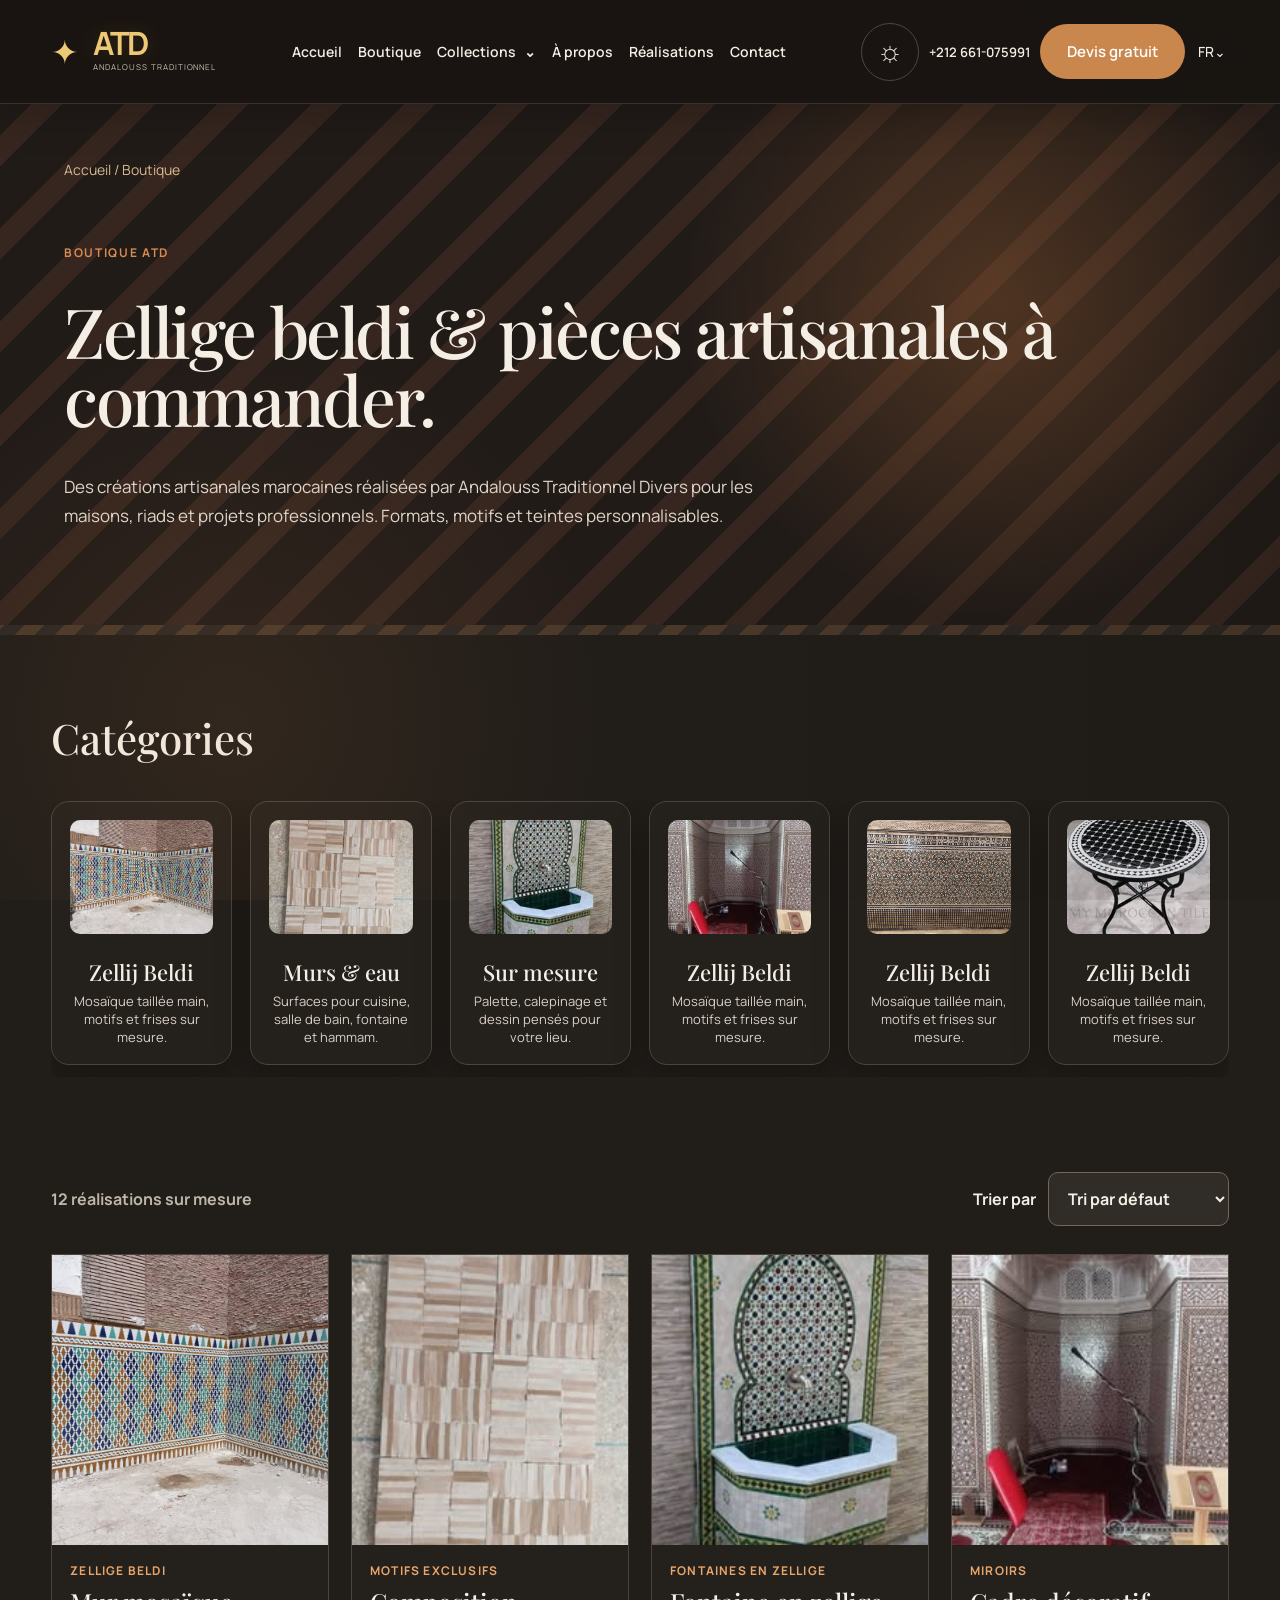
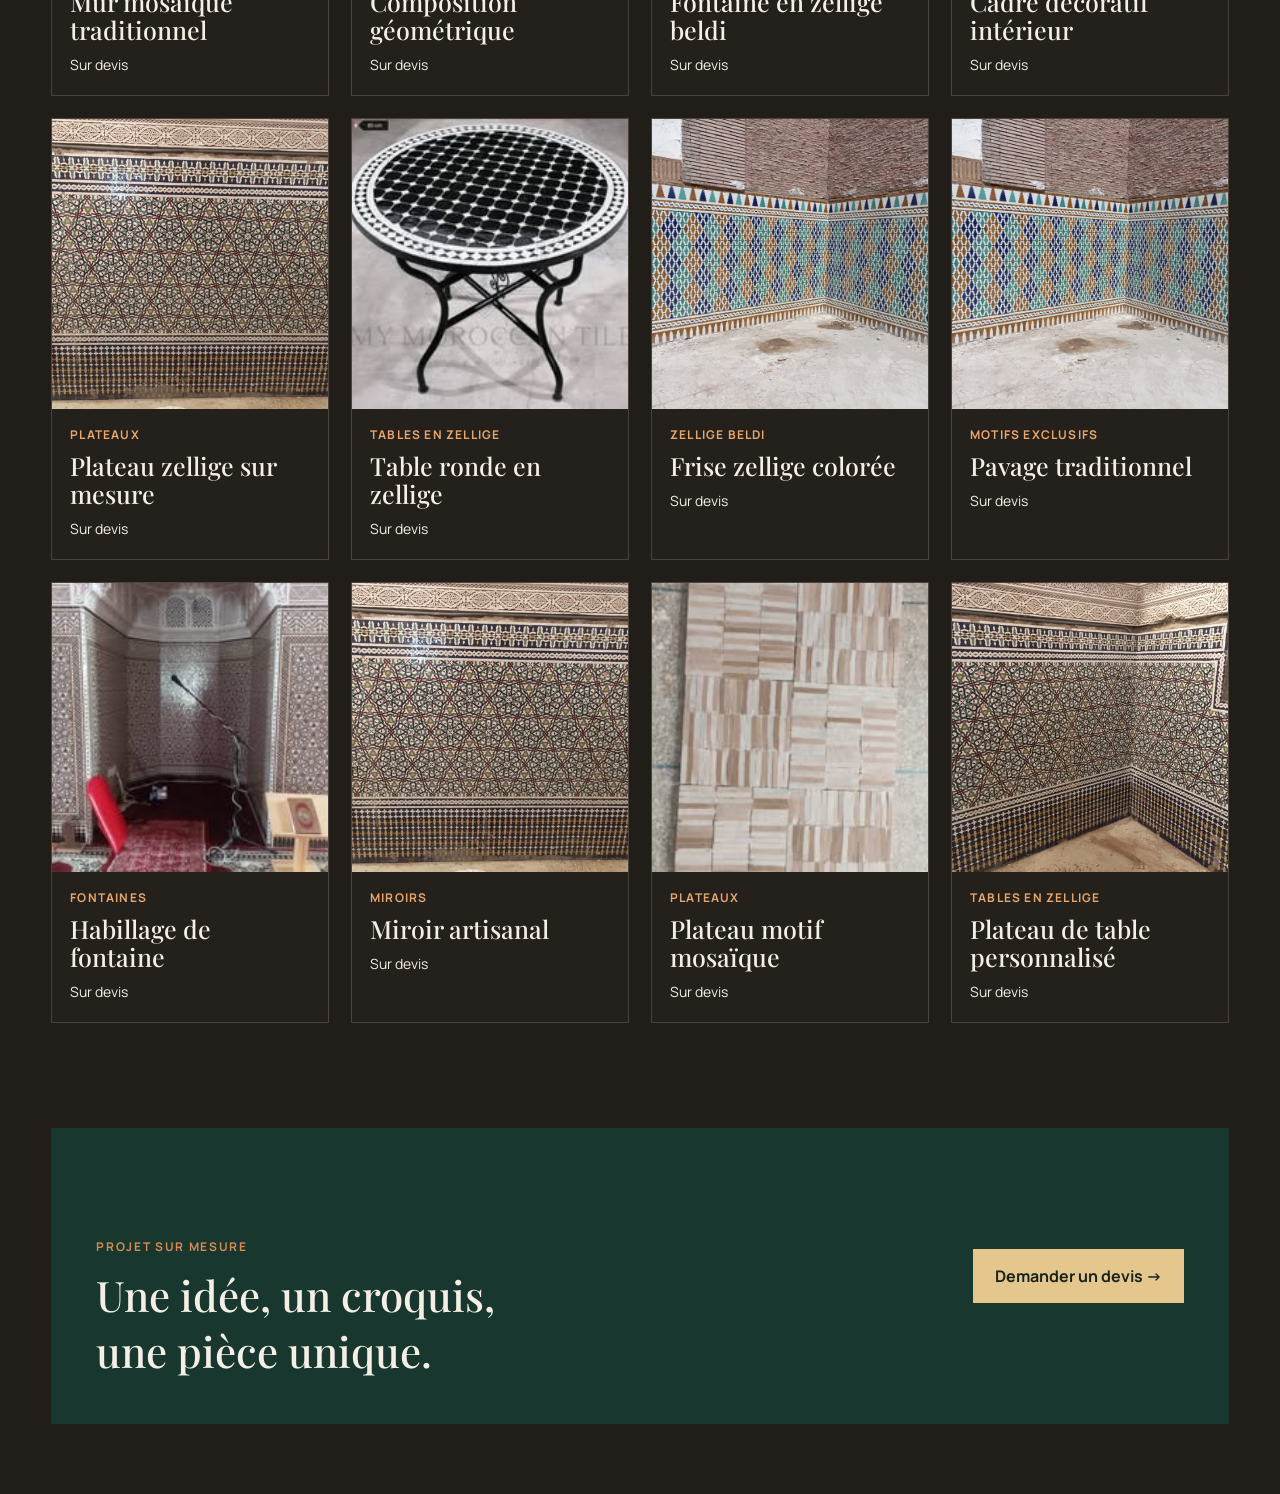
==== boutique.html @ 18e9042d "Fine tune Boutique mobile header spacing" ====
<!doctype html>
<html lang="fr"><head><meta charset="utf-8"><meta name="viewport" content="width=device-width,initial-scale=1">
<title>Boutique | Andalouss Traditionnel Divers</title><script defer src="/boutique-links.js"></script><script>document.write('<style>.top nav.atd-nav{display:flex}</style>');</script><script defer src="/collections-menu.js?v=3"></script><script defer src="/i18n.js?v=22"></script>
<style>
@import url('https://fonts.googleapis.com/css2?family=Manrope:wght@400;600;700&family=Playfair+Display:wght@500;600&display=swap');
/* Catalogue : navigation par catégories et sélection de réalisations sur mesure. */
.category-grid{display:grid;grid-template-columns:repeat(6,minmax(180px,1fr));gap:18px;overflow-x:auto;padding-bottom:12px}.category-grid .card{min-width:0;text-align:center}.category-grid .card h3{font-size:22px}.category-grid .card p{font-size:13px}.catalogue{padding:20px 4% 85px}.catalogue-top{display:flex;align-items:center;justify-content:space-between;gap:24px;margin:0 0 28px}.catalogue-top p{color:#bfb6aa;font-weight:700}.sort-wrap{display:flex;align-items:center;gap:12px;font-weight:700}.sort-wrap select{background:#302c27;color:#f4eee5;border:1px solid #776555;border-radius:10px;padding:14px 42px 14px 15px;font:inherit}.products{display:grid;grid-template-columns:repeat(4,1fr);gap:22px}.product{display:block;background:#24201c;border:1px solid #4c443c;overflow:hidden;transition:.25s}.product:hover{transform:translateY(-5px);border-color:#c9874d}.product img{width:100%;aspect-ratio:1/1.05;object-fit:cover;display:block}.product-copy{padding:17px 18px 20px}.tag{display:block;font-size:12px;letter-spacing:.1em;color:#e9a66c;font-weight:700;text-transform:uppercase;margin-bottom:9px}.product h3{font:500 25px/1.12 'Playfair Display',serif;margin:0 0 9px}.price{color:#bfb6aa;font-size:14px}.product[hidden]{display:none}@media(max-width:1100px){.category-grid{grid-template-columns:repeat(3,1fr)}.products{grid-template-columns:repeat(3,1fr)}}@media(max-width:850px){.category-grid{grid-template-columns:repeat(2,minmax(180px,1fr))}.products{grid-template-columns:repeat(2,1fr)}.catalogue-top{align-items:flex-start;flex-direction:column}}@media(max-width:520px){.category-grid,.products{grid-template-columns:1fr}.sort-wrap{width:100%;justify-content:space-between}.sort-wrap select{max-width:65%}}
@import url('https://fonts.googleapis.com/css2?family=Manrope:wght@400;600;700&family=Playfair+Display:wght@500;600&display=swap');
*{box-sizing:border-box}body{margin:0;background:#211d19;color:#f4eee5;font-family:Manrope,Arial}a{color:inherit;text-decoration:none}.top{min-height:120px;padding:0 4%;display:flex;align-items:center;gap:35px;border-bottom:1px solid #ffffff20}.brand{display:grid;grid-template-columns:45px auto;grid-template-rows:32px 16px;line-height:1}.brand span{grid-row:1/3;color:#edc875;font-size:34px}.brand b{font-size:31px;letter-spacing:-.08em;color:#edc875}.brand small{font-size:8px;letter-spacing:.13em;text-transform:uppercase;color:#ddd3c4}.top nav{display:flex;gap:28px;margin:auto;font-size:15px;font-weight:700}.top nav a:hover,.top nav .active{color:#edc875}.quote{background:#c9874d;border-radius:999px;padding:15px 22px;font-weight:700}.hero{padding:45px 4% 65px;background:linear-gradient(90deg,#1c1714ee,#1c1714bc),url('/zellij-hero.jpg') center/cover;border-bottom:10px solid transparent;border-image:repeating-linear-gradient(135deg,#4a3829 0 14px,#2c2723 14px 28px) 10}.crumb{font-size:14px;color:#d9c7a7}.kicker{font-size:12px;letter-spacing:.14em;color:#e9a66c;font-weight:700;margin-top:65px}.hero h1{font:500 clamp(48px,7vw,95px)/1 'Playfair Display',serif;max-width:1200px;margin:20px 0}.hero p:last-child{font-size:18px;line-height:1.55;max-width:800px;color:#ded4c7}.shop{padding:75px 4%}.shop h2{font:500 42px 'Playfair Display',serif;margin:0 0 35px}.grid{display:grid;grid-template-columns:repeat(3,1fr);gap:22px}.card{border:1px solid #4c443c;padding:18px;background:#24201c;transition:.25s}.card:hover{transform:translateY(-5px);border-color:#c9874d}.card img{width:100%;aspect-ratio:1.25;object-fit:cover;border-radius:10px}.card h3{font:500 27px 'Playfair Display',serif;margin:18px 0 5px}.card p{margin:0;color:#bfb6aa;font-size:14px}.bottom{margin:20px 4% 70px;padding:45px;background:#17372f;display:flex;justify-content:space-between;gap:30px;align-items:center}.bottom h2{font:500 42px 'Playfair Display',serif;margin:0}.bottom a{background:#e5c78d;color:#17231e;padding:16px 22px;font-weight:700;white-space:nowrap}@media(max-width:850px){.top{min-height:82px}.top nav{display:none}.top .tel{display:none}.grid{grid-template-columns:1fr 1fr}.bottom{display:block}.bottom a{display:inline-block;margin-top:22px}}@media(max-width:520px){.grid{grid-template-columns:1fr}.hero{padding-top:25px}.shop{padding-top:45px}}
</style></head><body class="boutique-page">
<header class="top"><a class="brand" href="/"><span>✦</span><b>ATD</b><small>Andalouss Traditionnel</small></a><nav><a href="/">Accueil</a><a class="active" href="/boutique.html">Boutique</a><a href="/#collections">Collections</a><a href="/#atelier">À propos</a><a href="/#projets">Réalisations</a><a href="/#devis">Contact</a></nav><button class="theme-toggle" aria-label="Changer le thème">☼</button><a class="tel" href="tel:+212661075991">+212 661-075991</a><a class="quote" href="/#devis">Devis gratuit</a></header>
<main><section class="hero"><div class="crumb">Accueil&nbsp; / &nbsp;Boutique</div><p class="kicker">BOUTIQUE ATD</p><h1>Zellige beldi &amp; pièces artisanales à commander.</h1><p>Des créations artisanales marocaines réalisées par Andalouss Traditionnel Divers pour les maisons, riads et projets professionnels. Formats, motifs et teintes personnalisables.</p></section>
<section class="shop"><h2>Catégories</h2><div class="category-grid">
<a class="card category" data-category="zellige" href="#produits"><img src="/images/zellige-mural.jpg" alt="Zellige beldi réalisé par Andalouss Traditionnel"><h3>Zellige Beldi</h3><p>2 réalisations</p></a>
<a class="card category" data-category="motifs" href="#produits"><img src="/images/mosaique-pierre.jpg" alt="Motif artisanal en mosaïque"><h3>Motifs exclusifs</h3><p>2 réalisations</p></a>
<a class="card category" data-category="fontaines" href="#produits"><img src="/images/se9aya-zellige.webp" alt="Fontaine en zellige beldi"><h3>Fontaines en zellige</h3><p>2 réalisations</p></a>
<a class="card category" data-category="miroirs" href="#produits"><img src="/images/interieur-mosaique.jpg" alt="Décor intérieur artisanal"><h3>Miroirs</h3><p>2 réalisations</p></a>
<a class="card category" data-category="plateaux" href="#produits"><img src="/zellij-detail-one.jpg" alt="Plateau décoratif en zellige"><h3>Plateaux</h3><p>2 réalisations</p></a>
<a class="card category" data-category="tables" href="#produits"><img src="/images/table-zellige.webp" alt="Table ronde en zellige"><h3>Tables en zellige</h3><p>2 réalisations</p></a>
</div></section>
<section id="produits" class="catalogue"><div class="catalogue-top"><p id="count">17 réalisations sur mesure</p><label class="sort-wrap">Trier par <select id="sort"><option value="default">Tri par défaut</option><option value="az">Nom : A à Z</option><option value="za">Nom : Z à A</option></select></label></div><div id="products" class="products">
<a class="product" data-category="zellige" data-name="Mur mosaïque traditionnel" href="/#devis"><img src="/images/zellige-mural.jpg" alt="Mur mosaïque traditionnel"><div class="product-copy"><span class="tag">Zellige beldi</span><h3>Mur mosaïque traditionnel</h3><span class="price">Sur devis</span></div></a>
<a class="product" data-category="motifs" data-name="Composition géométrique" href="/#devis"><img src="/images/mosaique-pierre.jpg" alt="Composition géométrique"><div class="product-copy"><span class="tag">Motifs exclusifs</span><h3>Composition géométrique</h3><span class="price">Sur devis</span></div></a>
<a class="product" data-category="fontaines" data-name="Fontaine en zellige beldi" href="/#devis"><img src="/images/se9aya-zellige.webp" alt="Fontaine en zellige beldi"><div class="product-copy"><span class="tag">Fontaines en zellige</span><h3>Fontaine en zellige beldi</h3><span class="price">Sur devis</span></div></a>
<a class="product" data-category="miroirs" data-name="Cadre décoratif intérieur" href="/#devis"><img src="/images/interieur-mosaique.jpg" alt="Cadre décoratif intérieur"><div class="product-copy"><span class="tag">Miroirs</span><h3>Cadre décoratif intérieur</h3><span class="price">Sur devis</span></div></a>
<a class="product" data-category="plateaux" data-name="Plateau zellige sur mesure" href="/#devis"><img src="/zellij-detail-one.jpg" alt="Plateau zellige sur mesure"><div class="product-copy"><span class="tag">Plateaux</span><h3>Plateau zellige sur mesure</h3><span class="price">Sur devis</span></div></a>
<a class="product" data-category="tables" data-name="Table ronde en zellige" href="/#devis"><img src="/images/table-zellige.webp" alt="Table ronde en zellige"><div class="product-copy"><span class="tag">Tables en zellige</span><h3>Table ronde en zellige</h3><span class="price">Sur devis</span></div></a>
<a class="product" data-category="zellige" data-name="Frise zellige colorée" href="/#devis"><img src="/zellij-hero.jpg" alt="Frise zellige colorée"><div class="product-copy"><span class="tag">Zellige beldi</span><h3>Frise zellige colorée</h3><span class="price">Sur devis</span></div></a>
<a class="product" data-category="motifs" data-name="Pavage traditionnel" href="/#devis"><img src="/images/zellige-mural.jpg" alt="Pavage traditionnel"><div class="product-copy"><span class="tag">Motifs exclusifs</span><h3>Pavage traditionnel</h3><span class="price">Sur devis</span></div></a>
<a class="product" data-category="fontaines" data-name="Habillage de fontaine" href="/#devis"><img src="/images/interieur-mosaique.jpg" alt="Habillage de fontaine"><div class="product-copy"><span class="tag">Fontaines</span><h3>Habillage de fontaine</h3><span class="price">Sur devis</span></div></a>
<a class="product" data-category="miroirs" data-name="Miroir artisanal" href="/#devis"><img src="/zellij-detail-one.jpg" alt="Miroir artisanal"><div class="product-copy"><span class="tag">Miroirs</span><h3>Miroir artisanal</h3><span class="price">Sur devis</span></div></a>
<a class="product" data-category="plateaux" data-name="Plateau motif mosaïque" href="/#devis"><img src="/images/mosaique-pierre.jpg" alt="Plateau motif mosaïque"><div class="product-copy"><span class="tag">Plateaux</span><h3>Plateau motif mosaïque</h3><span class="price">Sur devis</span></div></a>
<a class="product" data-category="tables" data-name="Plateau de table personnalisé" href="/#devis"><img src="/zellij-detail-two.jpg" alt="Plateau de table personnalisé"><div class="product-copy"><span class="tag">Tables en zellige</span><h3>Plateau de table personnalisé</h3><span class="price">Sur devis</span></div></a>
</div></section>
<script>document.querySelector('#count').textContent=document.querySelectorAll('.product').length+' réalisations sur mesure';</script>
<section class="bottom"><div><p class="kicker">PROJET SUR MESURE</p><h2>Une idée, un croquis,<br>une pièce unique.</h2></div><a href="/#devis">Demander un devis →</a></section></main><script>const products=[...document.querySelectorAll('.product')],count=document.querySelector('#count'),sort=document.querySelector('#sort');function display(category='all'){products.forEach(p=>p.hidden=category!=='all'&&p.dataset.category!==category);const n=products.filter(p=>!p.hidden).length;count.textContent=(category==='all'?n+' réalisations sur mesure':n+' réalisations dans cette catégorie');document.querySelector('#produits').scrollIntoView({behavior:'smooth',block:'start'})}document.querySelectorAll('.category').forEach(c=>c.addEventListener('click',()=>display(c.dataset.category)));sort.addEventListener('change',()=>{const list=document.querySelector('#products');const visible=products.filter(p=>!p.hidden).sort((a,b)=>sort.value==='za'?b.dataset.name.localeCompare(a.dataset.name):a.dataset.name.localeCompare(b.dataset.name));if(sort.value==='default')products.forEach(p=>list.append(p));else visible.forEach(p=>list.append(p))});</script></body></html>
<script>var shopNav=document.querySelector('.top nav');if(shopNav){shopNav.classList.add('atd-nav');var shopMenu=document.createElement('script');shopMenu.src='/collections-menu.js?v=3';document.body.appendChild(shopMenu)}</script>
<script>var shopHeader=document.querySelector('header.top');if(shopHeader){shopHeader.outerHTML='<header class="atd-header"><a class="atd-logo" href="/"><span>✦</span><strong>ATD</strong><small>Andalouss Traditionnel</small></a><nav class="atd-nav"><a href="/">Accueil</a><a href="/boutique">Boutique</a><a href="/#collections">Collections</a><a href="/#atelier">À propos</a><a href="/#projets">Réalisations</a><a href="/#devis">Contact</a></nav><div class="atd-tools"><button aria-label="Changer le thème">☼</button><a href="tel:+212661075991">+212 661-075991</a><a class="atd-quote" href="/#devis">Devis gratuit</a></div></header>';document.head.insertAdjacentHTML('beforeend','<style>.atd-header{position:relative;min-height:104px;padding:0 4%;display:flex;align-items:center;gap:28px;background:#211d19;color:#f4eee5;border-bottom:1px solid #ffffff20;z-index:20}.atd-logo{display:grid;grid-template-columns:42px auto;grid-template-rows:30px 18px;align-items:center;line-height:1}.atd-logo span{grid-row:1/3;color:#edc875;font-size:33px}.atd-logo strong{color:#edc875;font:700 32px Manrope,Arial}.atd-logo small{font:8px Manrope,Arial;text-transform:uppercase;letter-spacing:.12em;color:#c9c1b7}.atd-nav{display:flex;align-items:center;gap:25px;margin:auto;font:600 15px Manrope,Arial;white-space:nowrap}.atd-nav a:hover{color:#edc875}.atd-tools{display:flex;align-items:center;gap:17px;white-space:nowrap;font:600 15px Manrope,Arial}.atd-tools button{width:58px;height:58px;border:1px solid #4b4640;border-radius:50%;background:transparent;color:inherit;font-size:29px;cursor:pointer}.atd-quote{background:#c9874d;color:#fff;border-radius:999px;padding:17px 27px}.atd-collections-menu{position:relative}.atd-collections-panel{top:34px!important;left:-26px!important}@media(max-width:1200px){.atd-header{gap:16px}.atd-nav{gap:16px;font-size:13px}.atd-tools{gap:10px;font-size:13px}}@media(max-width:800px){.atd-header{min-height:82px;padding:0 5%}.atd-logo small,.atd-nav{display:none}.atd-tools button{width:42px;height:42px;font-size:21px}.atd-quote{padding:12px 16px;font-size:13px}}</style>')}</script>
<script>document.head.insertAdjacentHTML('beforeend','<style>.hero{min-height:500px;padding:56px 5% 78px!important;display:flex;flex-direction:column;justify-content:center}.hero h1{font-size:clamp(42px,5.4vw,78px)!important;line-height:.98;max-width:1120px;margin:24px 0!important;letter-spacing:-.035em}.hero p:last-child{max-width:760px;font-size:17px!important;line-height:1.65}.kicker{color:#d98a52!important}.crumb{color:#d5b88f!important}.light .hero{background:radial-gradient(circle at 50% 45%,#fff9ef 0,#e8dac5 65%,#d8c6ad 100%)!important;color:#201a16!important}.light .hero h1{color:#201a16!important}.light .hero p:last-child{color:#5c4c3e!important}.light .crumb{color:#8c623d!important}.light .kicker{color:#b85b32!important}.light .hero:after{content:"";position:absolute;inset:160px 0 0;background:linear-gradient(135deg,transparent 0 48%,#ffffff30 48% 52%,transparent 52%);pointer-events:none}</style>');</script>
<script>document.head.insertAdjacentHTML('beforeend','<style>.card p,.product p{color:#d9d0c6!important}.light .card p,.light .product p{color:#51463d!important}.light .card h3,.light .product h3,.light .shop h2,.light .bottom h2{color:#201c19!important}.light .shop,.light .products{color:#201c19!important}.light .bottom{color:#f4eee5!important}.light .bottom p{color:#8a4e2f!important}</style>');</script>
<script>document.head.insertAdjacentHTML('beforeend','<style>.product h3,.product .price,.card h3{color:#f4eee5!important}.product .tag{color:#e9a66c!important}.light .product h3,.light .product .price,.light .card h3{color:#201c19!important}.light .product .tag{color:#a94f2d!important}</style>');</script>
<script>document.head.insertAdjacentHTML('beforeend','<style>.light .product,.light .card{background:#fffaf3!important;border-color:#d8cdbd!important}.light .product-copy{background:#fffaf3!important}.light .product .price,.light .card p{color:#51463d!important}.light .product:hover,.light .card:hover{border-color:#c9874d!important;box-shadow:0 14px 30px #9b704033}</style>');</script>
<script>document.head.insertAdjacentHTML('beforeend','<style>.rtl .atd-collections-panel{left:auto!important;right:-26px!important;direction:rtl;text-align:right}.rtl .atd-collections-panel a{padding-right:24px!important;padding-left:0!important}.rtl .atd-collections-panel .main-link{padding-right:0!important}</style>');</script>
<script>document.body.classList.add('boutique-page')</script>
<script>(function(){var A={'.crumb':[['Accueil / Boutique','Home / Shop','الرئيسية / المتجر']],'.hero .kicker':[['BOUTIQUE ATD','ATD SHOP','متجر أندلس']],'.hero h1':[['Zellige beldi & pièces artisanales à commander.','Beldi zellige & handcrafted pieces to order.','الزليج البلدي وقطع حرفية حسب الطلب.']],'.hero p:last-child':[['Des créations artisanales marocaines réalisées par Andalouss Traditionnel Divers pour les maisons, riads et projets professionnels. Formats, motifs et teintes personnalisables.','Moroccan handcrafted creations made by Andalouss Traditionnel Divers for homes, riads and professional projects. Custom formats, patterns and shades.','إبداعات حرفية مغربية تنجزها أندلس للمنازل والرياض والمشاريع المهنية. مقاسات ونقوش وألوان قابلة للتخصيص.']],'.shop h2':[['Catégories','Categories','الفئات']],'.product h3':[['Mur mosaïque traditionnel|Composition géométrique|Fontaine en zellige beldi|Cadre décoratif intérieur|Plateau zellige sur mesure|Table ronde en zellige|Frise zellige colorée|Pavage traditionnel|Habillage de fontaine|Miroir artisanal|Plateau motif mosaïque|Plateau de table personnalisé','Traditional mosaic wall|Geometric composition|Beldi zellige fountain|Decorative interior frame|Custom zellige tray|Round zellige table|Colorful zellige frieze|Traditional paving|Fountain cladding|Handcrafted mirror|Mosaic-pattern tray|Custom table top','جدار فسيفساء تقليدي|تكوين هندسي|سقاية من الزليج البلدي|إطار ديكوري داخلي|صينية زليج حسب الطلب|طاولة دائرية من الزليج|إفريز زليج ملون|تبليط تقليدي|تكسية سقاية|مرآة حرفية|صينية بنقش فسيفسائي|سطح طاولة مخصص']],'.product .tag':[['ZELLIGE BELDI|MOTIFS EXCLUSIFS|FONTAINES EN ZELLIGE|MIROIRS|PLATEAUX|TABLES EN ZELLIGE|ZELLIGE BELDI|MOTIFS EXCLUSIFS|FONTAINES|MIROIRS|PLATEAUX|TABLES EN ZELLIGE','BELDI ZELLIGE|EXCLUSIVE PATTERNS|ZELLIGE FOUNTAINS|MIRRORS|TRAYS|ZELLIGE TABLES|BELDI ZELLIGE|EXCLUSIVE PATTERNS|FOUNTAINS|MIRRORS|TRAYS|ZELLIGE TABLES','الزليج البلدي|نقوش حصرية|نوافير من الزليج|مرايا|صواني|طاولات من الزليج|الزليج البلدي|نقوش حصرية|نوافير|مرايا|صواني|طاولات من الزليج']],'.product .price':[['Sur devis','On request','حسب الطلب']],'.bottom .kicker':[['PROJET SUR MESURE','BESPOKE PROJECT','مشروع حسب الطلب']],'.bottom h2':[['Une idée, un croquis,<br>une pièce unique.','An idea, a sketch,<br>a unique piece.','فكرة، رسم أولي،<br>وقطعة فريدة.']],'.bottom>a':[['Demander un devis →','Request a quote →','اطلب عرض سعر ←']]};function f(){var l=document.documentElement.lang==='ar'?2:document.documentElement.lang==='en'?1:0;Object.keys(A).forEach(function(s){var v=A[s][0],e=document.querySelectorAll(s);e.forEach(function(x,i){var p=v[l].split('|');x.innerHTML=p[i]||p[0]})})}f();new MutationObserver(f).observe(document.documentElement,{attributes:true,attributeFilter:['lang']})})()</script>
<style id="mobile-layout">@media(max-width:700px){body{overflow-x:hidden}.atd-header{min-height:78px!important;padding:12px 16px!important;gap:10px!important}.atd-logo{grid-template-columns:30px auto!important;grid-template-rows:22px 13px!important}.atd-logo span{font-size:24px!important}.atd-logo strong{font-size:24px!important}.atd-logo small{font-size:6px!important}.atd-nav{display:none!important}.atd-tools{margin-left:auto;gap:8px!important;font-size:12px!important}.atd-tools a[href^="tel"]{display:none!important}.atd-tools button{width:40px!important;height:40px!important;font-size:20px!important}.atd-quote{padding:11px 14px!important;font-size:12px!important}.header-languages{margin-left:0}.hero{min-height:430px!important;padding:36px 20px 48px!important}.crumb{font-size:12px!important}.kicker{margin-top:40px!important;font-size:11px!important}.hero h1{font-size:clamp(42px,12vw,64px)!important;line-height:1.02!important;margin:16px 0!important}.hero p:last-child{font-size:15px!important;line-height:1.55!important}.shop{padding:48px 20px!important}.shop h2{font-size:36px!important;margin-bottom:22px!important}.category-grid,.grid{grid-template-columns:1fr!important;gap:14px!important;overflow:visible!important}.category-grid .card{padding:14px!important}.category-grid .card h3{font-size:22px!important}.catalogue{padding:18px 20px 55px!important}.catalogue-top{gap:14px!important;margin-bottom:22px!important}.catalogue-top p{margin:0;font-size:13px}.sort-wrap{width:100%;justify-content:space-between;font-size:13px}.sort-wrap select{max-width:58%;padding:11px 26px 11px 11px!important;font-size:13px}.products{grid-template-columns:1fr!important;gap:16px!important}.product-copy{padding:15px 16px 18px!important}.product h3{font-size:24px!important}.bottom{margin:10px 20px 46px!important;padding:30px 22px!important;display:block!important}.bottom h2{font-size:36px!important}.bottom>a{display:inline-block;margin-top:20px}.light .atd-header{background:#f4ecdf!important}}</style>
<script>(function(){var h=document.querySelector('.atd-header');if(!h)return;var n=h.querySelector('.atd-nav'),t=h.querySelector('.atd-tools');if(!n||!t)return;var b=document.createElement('button');b.className='mobile-menu-toggle';b.setAttribute('aria-expanded','false');b.textContent='☰';t.insertBefore(b,t.firstChild);b.addEventListener('click',function(){var open=n.classList.toggle('mobile-open');b.setAttribute('aria-expanded',open?'true':'false');b.textContent=open?'×':'☰'});document.head.insertAdjacentHTML('beforeend','<style>.mobile-menu-toggle{display:none;border:1px solid #ffffff55;background:transparent;color:inherit;border-radius:8px;width:38px;height:36px;font-size:22px;line-height:1;cursor:pointer}.atd-nav.mobile-open{display:flex!important;position:absolute;top:74px;left:14px;right:14px;flex-direction:column;gap:0!important;padding:8px 16px;background:#211d19f5;border:1px solid #ffffff22;border-radius:14px;box-shadow:0 18px 40px #0009;z-index:200}.atd-nav.mobile-open a{padding:13px 0;border-bottom:1px solid #ffffff1f}.atd-nav.mobile-open a:last-child{border-bottom:0}@media(max-width:700px){.atd-header{position:relative!important;display:flex!important;justify-content:flex-end!important;min-height:76px!important;padding:10px 16px!important}.atd-logo{position:absolute!important;left:43%!important;top:50%!important;transform:translate(-50%,-50%)!important;grid-template-columns:24px auto!important;grid-template-rows:20px 10px!important;z-index:2}.atd-logo span{font-size:20px!important}.atd-logo strong{font-size:22px!important}.atd-logo small{display:none!important}.atd-nav{display:none!important}.mobile-menu-toggle{display:block;position:absolute;left:16px;top:50%;transform:translateY(-50%);z-index:3}.atd-tools{margin-left:auto!important;gap:5px!important}.atd-tools a[href^="tel"]{display:none!important}.atd-tools button:first-child{width:40px!important;height:40px!important;font-size:20px!important}.atd-quote{padding:9px 9px!important;font-size:10px!important}.lang-current{font-size:12px!important;padding:1px!important}}</style>')})()</script>
<style id="mobile-boutique-cleanup">@media(max-width:700px){.atd-tools>button[aria-label="Changer le thème"]{display:none!important}.atd-quote{padding:8px 6px!important;font-size:9px!important}.atd-logo strong{font-size:20px!important}.atd-logo span{font-size:18px!important}}</style>
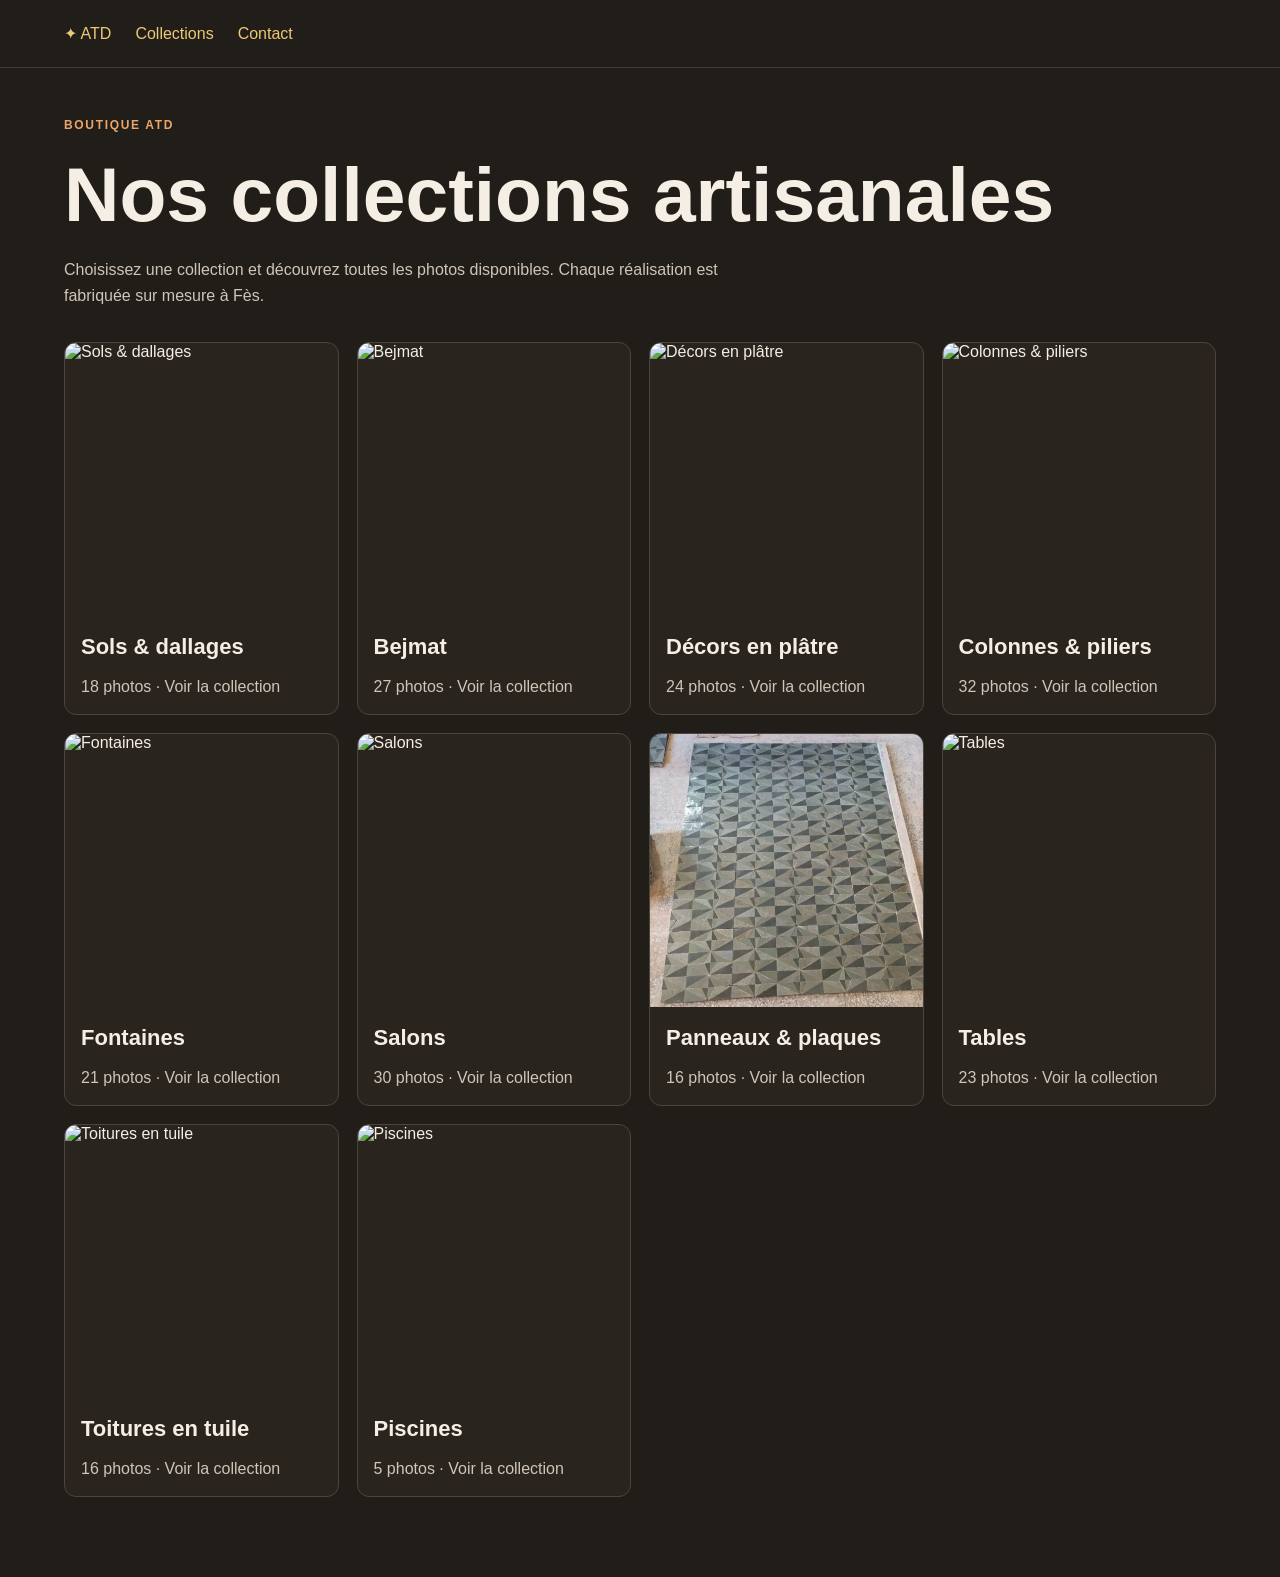
==== commit f126dcbc: "Update boutique.html" ====
--- a/boutique.html
+++ b/boutique.html
@@ -1,49 +1 @@
-<!doctype html>
-<html lang="fr"><head><meta charset="utf-8"><meta name="viewport" content="width=device-width,initial-scale=1">
-<title>Boutique | Andalouss Traditionnel Divers</title><script defer src="/boutique-links.js"></script><script>document.write('<style>.top nav.atd-nav{display:flex}</style>');</script><script defer src="/collections-menu.js?v=3"></script><script defer src="/i18n.js?v=22"></script>
-<style>
-@import url('https://fonts.googleapis.com/css2?family=Manrope:wght@400;600;700&family=Playfair+Display:wght@500;600&display=swap');
-/* Catalogue : navigation par catégories et sélection de réalisations sur mesure. */
-.category-grid{display:grid;grid-template-columns:repeat(6,minmax(180px,1fr));gap:18px;overflow-x:auto;padding-bottom:12px}.category-grid .card{min-width:0;text-align:center}.category-grid .card h3{font-size:22px}.category-grid .card p{font-size:13px}.catalogue{padding:20px 4% 85px}.catalogue-top{display:flex;align-items:center;justify-content:space-between;gap:24px;margin:0 0 28px}.catalogue-top p{color:#bfb6aa;font-weight:700}.sort-wrap{display:flex;align-items:center;gap:12px;font-weight:700}.sort-wrap select{background:#302c27;color:#f4eee5;border:1px solid #776555;border-radius:10px;padding:14px 42px 14px 15px;font:inherit}.products{display:grid;grid-template-columns:repeat(4,1fr);gap:22px}.product{display:block;background:#24201c;border:1px solid #4c443c;overflow:hidden;transition:.25s}.product:hover{transform:translateY(-5px);border-color:#c9874d}.product img{width:100%;aspect-ratio:1/1.05;object-fit:cover;display:block}.product-copy{padding:17px 18px 20px}.tag{display:block;font-size:12px;letter-spacing:.1em;color:#e9a66c;font-weight:700;text-transform:uppercase;margin-bottom:9px}.product h3{font:500 25px/1.12 'Playfair Display',serif;margin:0 0 9px}.price{color:#bfb6aa;font-size:14px}.product[hidden]{display:none}@media(max-width:1100px){.category-grid{grid-template-columns:repeat(3,1fr)}.products{grid-template-columns:repeat(3,1fr)}}@media(max-width:850px){.category-grid{grid-template-columns:repeat(2,minmax(180px,1fr))}.products{grid-template-columns:repeat(2,1fr)}.catalogue-top{align-items:flex-start;flex-direction:column}}@media(max-width:520px){.category-grid,.products{grid-template-columns:1fr}.sort-wrap{width:100%;justify-content:space-between}.sort-wrap select{max-width:65%}}
-@import url('https://fonts.googleapis.com/css2?family=Manrope:wght@400;600;700&family=Playfair+Display:wght@500;600&display=swap');
-*{box-sizing:border-box}body{margin:0;background:#211d19;color:#f4eee5;font-family:Manrope,Arial}a{color:inherit;text-decoration:none}.top{min-height:120px;padding:0 4%;display:flex;align-items:center;gap:35px;border-bottom:1px solid #ffffff20}.brand{display:grid;grid-template-columns:45px auto;grid-template-rows:32px 16px;line-height:1}.brand span{grid-row:1/3;color:#edc875;font-size:34px}.brand b{font-size:31px;letter-spacing:-.08em;color:#edc875}.brand small{font-size:8px;letter-spacing:.13em;text-transform:uppercase;color:#ddd3c4}.top nav{display:flex;gap:28px;margin:auto;font-size:15px;font-weight:700}.top nav a:hover,.top nav .active{color:#edc875}.quote{background:#c9874d;border-radius:999px;padding:15px 22px;font-weight:700}.hero{padding:45px 4% 65px;background:linear-gradient(90deg,#1c1714ee,#1c1714bc),url('/zellij-hero.jpg') center/cover;border-bottom:10px solid transparent;border-image:repeating-linear-gradient(135deg,#4a3829 0 14px,#2c2723 14px 28px) 10}.crumb{font-size:14px;color:#d9c7a7}.kicker{font-size:12px;letter-spacing:.14em;color:#e9a66c;font-weight:700;margin-top:65px}.hero h1{font:500 clamp(48px,7vw,95px)/1 'Playfair Display',serif;max-width:1200px;margin:20px 0}.hero p:last-child{font-size:18px;line-height:1.55;max-width:800px;color:#ded4c7}.shop{padding:75px 4%}.shop h2{font:500 42px 'Playfair Display',serif;margin:0 0 35px}.grid{display:grid;grid-template-columns:repeat(3,1fr);gap:22px}.card{border:1px solid #4c443c;padding:18px;background:#24201c;transition:.25s}.card:hover{transform:translateY(-5px);border-color:#c9874d}.card img{width:100%;aspect-ratio:1.25;object-fit:cover;border-radius:10px}.card h3{font:500 27px 'Playfair Display',serif;margin:18px 0 5px}.card p{margin:0;color:#bfb6aa;font-size:14px}.bottom{margin:20px 4% 70px;padding:45px;background:#17372f;display:flex;justify-content:space-between;gap:30px;align-items:center}.bottom h2{font:500 42px 'Playfair Display',serif;margin:0}.bottom a{background:#e5c78d;color:#17231e;padding:16px 22px;font-weight:700;white-space:nowrap}@media(max-width:850px){.top{min-height:82px}.top nav{display:none}.top .tel{display:none}.grid{grid-template-columns:1fr 1fr}.bottom{display:block}.bottom a{display:inline-block;margin-top:22px}}@media(max-width:520px){.grid{grid-template-columns:1fr}.hero{padding-top:25px}.shop{padding-top:45px}}
-</style></head><body class="boutique-page">
-<header class="top"><a class="brand" href="/"><span>✦</span><b>ATD</b><small>Andalouss Traditionnel</small></a><nav><a href="/">Accueil</a><a class="active" href="/boutique.html">Boutique</a><a href="/#collections">Collections</a><a href="/#atelier">À propos</a><a href="/#projets">Réalisations</a><a href="/#devis">Contact</a></nav><button class="theme-toggle" aria-label="Changer le thème">☼</button><a class="tel" href="tel:+212661075991">+212 661-075991</a><a class="quote" href="/#devis">Devis gratuit</a></header>
-<main><section class="hero"><div class="crumb">Accueil&nbsp; / &nbsp;Boutique</div><p class="kicker">BOUTIQUE ATD</p><h1>Zellige beldi &amp; pièces artisanales à commander.</h1><p>Des créations artisanales marocaines réalisées par Andalouss Traditionnel Divers pour les maisons, riads et projets professionnels. Formats, motifs et teintes personnalisables.</p></section>
-<section class="shop"><h2>Catégories</h2><div class="category-grid">
-<a class="card category" data-category="zellige" href="#produits"><img src="/images/zellige-mural.jpg" alt="Zellige beldi réalisé par Andalouss Traditionnel"><h3>Zellige Beldi</h3><p>2 réalisations</p></a>
-<a class="card category" data-category="motifs" href="#produits"><img src="/images/mosaique-pierre.jpg" alt="Motif artisanal en mosaïque"><h3>Motifs exclusifs</h3><p>2 réalisations</p></a>
-<a class="card category" data-category="fontaines" href="#produits"><img src="/images/se9aya-zellige.webp" alt="Fontaine en zellige beldi"><h3>Fontaines en zellige</h3><p>2 réalisations</p></a>
-<a class="card category" data-category="miroirs" href="#produits"><img src="/images/interieur-mosaique.jpg" alt="Décor intérieur artisanal"><h3>Miroirs</h3><p>2 réalisations</p></a>
-<a class="card category" data-category="plateaux" href="#produits"><img src="/zellij-detail-one.jpg" alt="Plateau décoratif en zellige"><h3>Plateaux</h3><p>2 réalisations</p></a>
-<a class="card category" data-category="tables" href="#produits"><img src="/images/table-zellige.webp" alt="Table ronde en zellige"><h3>Tables en zellige</h3><p>2 réalisations</p></a>
-</div></section>
-<section id="produits" class="catalogue"><div class="catalogue-top"><p id="count">17 réalisations sur mesure</p><label class="sort-wrap">Trier par <select id="sort"><option value="default">Tri par défaut</option><option value="az">Nom : A à Z</option><option value="za">Nom : Z à A</option></select></label></div><div id="products" class="products">
-<a class="product" data-category="zellige" data-name="Mur mosaïque traditionnel" href="/#devis"><img src="/images/zellige-mural.jpg" alt="Mur mosaïque traditionnel"><div class="product-copy"><span class="tag">Zellige beldi</span><h3>Mur mosaïque traditionnel</h3><span class="price">Sur devis</span></div></a>
-<a class="product" data-category="motifs" data-name="Composition géométrique" href="/#devis"><img src="/images/mosaique-pierre.jpg" alt="Composition géométrique"><div class="product-copy"><span class="tag">Motifs exclusifs</span><h3>Composition géométrique</h3><span class="price">Sur devis</span></div></a>
-<a class="product" data-category="fontaines" data-name="Fontaine en zellige beldi" href="/#devis"><img src="/images/se9aya-zellige.webp" alt="Fontaine en zellige beldi"><div class="product-copy"><span class="tag">Fontaines en zellige</span><h3>Fontaine en zellige beldi</h3><span class="price">Sur devis</span></div></a>
-<a class="product" data-category="miroirs" data-name="Cadre décoratif intérieur" href="/#devis"><img src="/images/interieur-mosaique.jpg" alt="Cadre décoratif intérieur"><div class="product-copy"><span class="tag">Miroirs</span><h3>Cadre décoratif intérieur</h3><span class="price">Sur devis</span></div></a>
-<a class="product" data-category="plateaux" data-name="Plateau zellige sur mesure" href="/#devis"><img src="/zellij-detail-one.jpg" alt="Plateau zellige sur mesure"><div class="product-copy"><span class="tag">Plateaux</span><h3>Plateau zellige sur mesure</h3><span class="price">Sur devis</span></div></a>
-<a class="product" data-category="tables" data-name="Table ronde en zellige" href="/#devis"><img src="/images/table-zellige.webp" alt="Table ronde en zellige"><div class="product-copy"><span class="tag">Tables en zellige</span><h3>Table ronde en zellige</h3><span class="price">Sur devis</span></div></a>
-<a class="product" data-category="zellige" data-name="Frise zellige colorée" href="/#devis"><img src="/zellij-hero.jpg" alt="Frise zellige colorée"><div class="product-copy"><span class="tag">Zellige beldi</span><h3>Frise zellige colorée</h3><span class="price">Sur devis</span></div></a>
-<a class="product" data-category="motifs" data-name="Pavage traditionnel" href="/#devis"><img src="/images/zellige-mural.jpg" alt="Pavage traditionnel"><div class="product-copy"><span class="tag">Motifs exclusifs</span><h3>Pavage traditionnel</h3><span class="price">Sur devis</span></div></a>
-<a class="product" data-category="fontaines" data-name="Habillage de fontaine" href="/#devis"><img src="/images/interieur-mosaique.jpg" alt="Habillage de fontaine"><div class="product-copy"><span class="tag">Fontaines</span><h3>Habillage de fontaine</h3><span class="price">Sur devis</span></div></a>
-<a class="product" data-category="miroirs" data-name="Miroir artisanal" href="/#devis"><img src="/zellij-detail-one.jpg" alt="Miroir artisanal"><div class="product-copy"><span class="tag">Miroirs</span><h3>Miroir artisanal</h3><span class="price">Sur devis</span></div></a>
-<a class="product" data-category="plateaux" data-name="Plateau motif mosaïque" href="/#devis"><img src="/images/mosaique-pierre.jpg" alt="Plateau motif mosaïque"><div class="product-copy"><span class="tag">Plateaux</span><h3>Plateau motif mosaïque</h3><span class="price">Sur devis</span></div></a>
-<a class="product" data-category="tables" data-name="Plateau de table personnalisé" href="/#devis"><img src="/zellij-detail-two.jpg" alt="Plateau de table personnalisé"><div class="product-copy"><span class="tag">Tables en zellige</span><h3>Plateau de table personnalisé</h3><span class="price">Sur devis</span></div></a>
-</div></section>
-<script>document.querySelector('#count').textContent=document.querySelectorAll('.product').length+' réalisations sur mesure';</script>
-<section class="bottom"><div><p class="kicker">PROJET SUR MESURE</p><h2>Une idée, un croquis,<br>une pièce unique.</h2></div><a href="/#devis">Demander un devis →</a></section></main><script>const products=[...document.querySelectorAll('.product')],count=document.querySelector('#count'),sort=document.querySelector('#sort');function display(category='all'){products.forEach(p=>p.hidden=category!=='all'&&p.dataset.category!==category);const n=products.filter(p=>!p.hidden).length;count.textContent=(category==='all'?n+' réalisations sur mesure':n+' réalisations dans cette catégorie');document.querySelector('#produits').scrollIntoView({behavior:'smooth',block:'start'})}document.querySelectorAll('.category').forEach(c=>c.addEventListener('click',()=>display(c.dataset.category)));sort.addEventListener('change',()=>{const list=document.querySelector('#products');const visible=products.filter(p=>!p.hidden).sort((a,b)=>sort.value==='za'?b.dataset.name.localeCompare(a.dataset.name):a.dataset.name.localeCompare(b.dataset.name));if(sort.value==='default')products.forEach(p=>list.append(p));else visible.forEach(p=>list.append(p))});</script></body></html>
-<script>var shopNav=document.querySelector('.top nav');if(shopNav){shopNav.classList.add('atd-nav');var shopMenu=document.createElement('script');shopMenu.src='/collections-menu.js?v=3';document.body.appendChild(shopMenu)}</script>
-<script>var shopHeader=document.querySelector('header.top');if(shopHeader){shopHeader.outerHTML='<header class="atd-header"><a class="atd-logo" href="/"><span>✦</span><strong>ATD</strong><small>Andalouss Traditionnel</small></a><nav class="atd-nav"><a href="/">Accueil</a><a href="/boutique">Boutique</a><a href="/#collections">Collections</a><a href="/#atelier">À propos</a><a href="/#projets">Réalisations</a><a href="/#devis">Contact</a></nav><div class="atd-tools"><button aria-label="Changer le thème">☼</button><a href="tel:+212661075991">+212 661-075991</a><a class="atd-quote" href="/#devis">Devis gratuit</a></div></header>';document.head.insertAdjacentHTML('beforeend','<style>.atd-header{position:relative;min-height:104px;padding:0 4%;display:flex;align-items:center;gap:28px;background:#211d19;color:#f4eee5;border-bottom:1px solid #ffffff20;z-index:20}.atd-logo{display:grid;grid-template-columns:42px auto;grid-template-rows:30px 18px;align-items:center;line-height:1}.atd-logo span{grid-row:1/3;color:#edc875;font-size:33px}.atd-logo strong{color:#edc875;font:700 32px Manrope,Arial}.atd-logo small{font:8px Manrope,Arial;text-transform:uppercase;letter-spacing:.12em;color:#c9c1b7}.atd-nav{display:flex;align-items:center;gap:25px;margin:auto;font:600 15px Manrope,Arial;white-space:nowrap}.atd-nav a:hover{color:#edc875}.atd-tools{display:flex;align-items:center;gap:17px;white-space:nowrap;font:600 15px Manrope,Arial}.atd-tools button{width:58px;height:58px;border:1px solid #4b4640;border-radius:50%;background:transparent;color:inherit;font-size:29px;cursor:pointer}.atd-quote{background:#c9874d;color:#fff;border-radius:999px;padding:17px 27px}.atd-collections-menu{position:relative}.atd-collections-panel{top:34px!important;left:-26px!important}@media(max-width:1200px){.atd-header{gap:16px}.atd-nav{gap:16px;font-size:13px}.atd-tools{gap:10px;font-size:13px}}@media(max-width:800px){.atd-header{min-height:82px;padding:0 5%}.atd-logo small,.atd-nav{display:none}.atd-tools button{width:42px;height:42px;font-size:21px}.atd-quote{padding:12px 16px;font-size:13px}}</style>')}</script>
-<script>document.head.insertAdjacentHTML('beforeend','<style>.hero{min-height:500px;padding:56px 5% 78px!important;display:flex;flex-direction:column;justify-content:center}.hero h1{font-size:clamp(42px,5.4vw,78px)!important;line-height:.98;max-width:1120px;margin:24px 0!important;letter-spacing:-.035em}.hero p:last-child{max-width:760px;font-size:17px!important;line-height:1.65}.kicker{color:#d98a52!important}.crumb{color:#d5b88f!important}.light .hero{background:radial-gradient(circle at 50% 45%,#fff9ef 0,#e8dac5 65%,#d8c6ad 100%)!important;color:#201a16!important}.light .hero h1{color:#201a16!important}.light .hero p:last-child{color:#5c4c3e!important}.light .crumb{color:#8c623d!important}.light .kicker{color:#b85b32!important}.light .hero:after{content:"";position:absolute;inset:160px 0 0;background:linear-gradient(135deg,transparent 0 48%,#ffffff30 48% 52%,transparent 52%);pointer-events:none}</style>');</script>
-<script>document.head.insertAdjacentHTML('beforeend','<style>.card p,.product p{color:#d9d0c6!important}.light .card p,.light .product p{color:#51463d!important}.light .card h3,.light .product h3,.light .shop h2,.light .bottom h2{color:#201c19!important}.light .shop,.light .products{color:#201c19!important}.light .bottom{color:#f4eee5!important}.light .bottom p{color:#8a4e2f!important}</style>');</script>
-<script>document.head.insertAdjacentHTML('beforeend','<style>.product h3,.product .price,.card h3{color:#f4eee5!important}.product .tag{color:#e9a66c!important}.light .product h3,.light .product .price,.light .card h3{color:#201c19!important}.light .product .tag{color:#a94f2d!important}</style>');</script>
-<script>document.head.insertAdjacentHTML('beforeend','<style>.light .product,.light .card{background:#fffaf3!important;border-color:#d8cdbd!important}.light .product-copy{background:#fffaf3!important}.light .product .price,.light .card p{color:#51463d!important}.light .product:hover,.light .card:hover{border-color:#c9874d!important;box-shadow:0 14px 30px #9b704033}</style>');</script>
-<script>document.head.insertAdjacentHTML('beforeend','<style>.rtl .atd-collections-panel{left:auto!important;right:-26px!important;direction:rtl;text-align:right}.rtl .atd-collections-panel a{padding-right:24px!important;padding-left:0!important}.rtl .atd-collections-panel .main-link{padding-right:0!important}</style>');</script>
-<script>document.body.classList.add('boutique-page')</script>
-<script>(function(){var A={'.crumb':[['Accueil / Boutique','Home / Shop','الرئيسية / المتجر']],'.hero .kicker':[['BOUTIQUE ATD','ATD SHOP','متجر أندلس']],'.hero h1':[['Zellige beldi & pièces artisanales à commander.','Beldi zellige & handcrafted pieces to order.','الزليج البلدي وقطع حرفية حسب الطلب.']],'.hero p:last-child':[['Des créations artisanales marocaines réalisées par Andalouss Traditionnel Divers pour les maisons, riads et projets professionnels. Formats, motifs et teintes personnalisables.','Moroccan handcrafted creations made by Andalouss Traditionnel Divers for homes, riads and professional projects. Custom formats, patterns and shades.','إبداعات حرفية مغربية تنجزها أندلس للمنازل والرياض والمشاريع المهنية. مقاسات ونقوش وألوان قابلة للتخصيص.']],'.shop h2':[['Catégories','Categories','الفئات']],'.product h3':[['Mur mosaïque traditionnel|Composition géométrique|Fontaine en zellige beldi|Cadre décoratif intérieur|Plateau zellige sur mesure|Table ronde en zellige|Frise zellige colorée|Pavage traditionnel|Habillage de fontaine|Miroir artisanal|Plateau motif mosaïque|Plateau de table personnalisé','Traditional mosaic wall|Geometric composition|Beldi zellige fountain|Decorative interior frame|Custom zellige tray|Round zellige table|Colorful zellige frieze|Traditional paving|Fountain cladding|Handcrafted mirror|Mosaic-pattern tray|Custom table top','جدار فسيفساء تقليدي|تكوين هندسي|سقاية من الزليج البلدي|إطار ديكوري داخلي|صينية زليج حسب الطلب|طاولة دائرية من الزليج|إفريز زليج ملون|تبليط تقليدي|تكسية سقاية|مرآة حرفية|صينية بنقش فسيفسائي|سطح طاولة مخصص']],'.product .tag':[['ZELLIGE BELDI|MOTIFS EXCLUSIFS|FONTAINES EN ZELLIGE|MIROIRS|PLATEAUX|TABLES EN ZELLIGE|ZELLIGE BELDI|MOTIFS EXCLUSIFS|FONTAINES|MIROIRS|PLATEAUX|TABLES EN ZELLIGE','BELDI ZELLIGE|EXCLUSIVE PATTERNS|ZELLIGE FOUNTAINS|MIRRORS|TRAYS|ZELLIGE TABLES|BELDI ZELLIGE|EXCLUSIVE PATTERNS|FOUNTAINS|MIRRORS|TRAYS|ZELLIGE TABLES','الزليج البلدي|نقوش حصرية|نوافير من الزليج|مرايا|صواني|طاولات من الزليج|الزليج البلدي|نقوش حصرية|نوافير|مرايا|صواني|طاولات من الزليج']],'.product .price':[['Sur devis','On request','حسب الطلب']],'.bottom .kicker':[['PROJET SUR MESURE','BESPOKE PROJECT','مشروع حسب الطلب']],'.bottom h2':[['Une idée, un croquis,<br>une pièce unique.','An idea, a sketch,<br>a unique piece.','فكرة، رسم أولي،<br>وقطعة فريدة.']],'.bottom>a':[['Demander un devis →','Request a quote →','اطلب عرض سعر ←']]};function f(){var l=document.documentElement.lang==='ar'?2:document.documentElement.lang==='en'?1:0;Object.keys(A).forEach(function(s){var v=A[s][0],e=document.querySelectorAll(s);e.forEach(function(x,i){var p=v[l].split('|');x.innerHTML=p[i]||p[0]})})}f();new MutationObserver(f).observe(document.documentElement,{attributes:true,attributeFilter:['lang']})})()</script>
-<style id="mobile-layout">@media(max-width:700px){body{overflow-x:hidden}.atd-header{min-height:78px!important;padding:12px 16px!important;gap:10px!important}.atd-logo{grid-template-columns:30px auto!important;grid-template-rows:22px 13px!important}.atd-logo span{font-size:24px!important}.atd-logo strong{font-size:24px!important}.atd-logo small{font-size:6px!important}.atd-nav{display:none!important}.atd-tools{margin-left:auto;gap:8px!important;font-size:12px!important}.atd-tools a[href^="tel"]{display:none!important}.atd-tools button{width:40px!important;height:40px!important;font-size:20px!important}.atd-quote{padding:11px 14px!important;font-size:12px!important}.header-languages{margin-left:0}.hero{min-height:430px!important;padding:36px 20px 48px!important}.crumb{font-size:12px!important}.kicker{margin-top:40px!important;font-size:11px!important}.hero h1{font-size:clamp(42px,12vw,64px)!important;line-height:1.02!important;margin:16px 0!important}.hero p:last-child{font-size:15px!important;line-height:1.55!important}.shop{padding:48px 20px!important}.shop h2{font-size:36px!important;margin-bottom:22px!important}.category-grid,.grid{grid-template-columns:1fr!important;gap:14px!important;overflow:visible!important}.category-grid .card{padding:14px!important}.category-grid .card h3{font-size:22px!important}.catalogue{padding:18px 20px 55px!important}.catalogue-top{gap:14px!important;margin-bottom:22px!important}.catalogue-top p{margin:0;font-size:13px}.sort-wrap{width:100%;justify-content:space-between;font-size:13px}.sort-wrap select{max-width:58%;padding:11px 26px 11px 11px!important;font-size:13px}.products{grid-template-columns:1fr!important;gap:16px!important}.product-copy{padding:15px 16px 18px!important}.product h3{font-size:24px!important}.bottom{margin:10px 20px 46px!important;padding:30px 22px!important;display:block!important}.bottom h2{font-size:36px!important}.bottom>a{display:inline-block;margin-top:20px}.light .atd-header{background:#f4ecdf!important}}</style>
-<script>(function(){var h=document.querySelector('.atd-header');if(!h)return;var n=h.querySelector('.atd-nav'),t=h.querySelector('.atd-tools');if(!n||!t)return;var b=document.createElement('button');b.className='mobile-menu-toggle';b.setAttribute('aria-expanded','false');b.textContent='☰';t.insertBefore(b,t.firstChild);b.addEventListener('click',function(){var open=n.classList.toggle('mobile-open');b.setAttribute('aria-expanded',open?'true':'false');b.textContent=open?'×':'☰'});document.head.insertAdjacentHTML('beforeend','<style>.mobile-menu-toggle{display:none;border:1px solid #ffffff55;background:transparent;color:inherit;border-radius:8px;width:38px;height:36px;font-size:22px;line-height:1;cursor:pointer}.atd-nav.mobile-open{display:flex!important;position:absolute;top:74px;left:14px;right:14px;flex-direction:column;gap:0!important;padding:8px 16px;background:#211d19f5;border:1px solid #ffffff22;border-radius:14px;box-shadow:0 18px 40px #0009;z-index:200}.atd-nav.mobile-open a{padding:13px 0;border-bottom:1px solid #ffffff1f}.atd-nav.mobile-open a:last-child{border-bottom:0}@media(max-width:700px){.atd-header{position:relative!important;display:flex!important;justify-content:flex-end!important;min-height:76px!important;padding:10px 16px!important}.atd-logo{position:absolute!important;left:43%!important;top:50%!important;transform:translate(-50%,-50%)!important;grid-template-columns:24px auto!important;grid-template-rows:20px 10px!important;z-index:2}.atd-logo span{font-size:20px!important}.atd-logo strong{font-size:22px!important}.atd-logo small{display:none!important}.atd-nav{display:none!important}.mobile-menu-toggle{display:block;position:absolute;left:16px;top:50%;transform:translateY(-50%);z-index:3}.atd-tools{margin-left:auto!important;gap:5px!important}.atd-tools a[href^="tel"]{display:none!important}.atd-tools button:first-child{width:40px!important;height:40px!important;font-size:20px!important}.atd-quote{padding:9px 9px!important;font-size:10px!important}.lang-current{font-size:12px!important;padding:1px!important}}</style>')})()</script>
-<style id="mobile-boutique-cleanup">@media(max-width:700px){.atd-tools>button[aria-label="Changer le thème"]{display:none!important}.atd-quote{padding:8px 6px!important;font-size:9px!important}.atd-logo strong{font-size:20px!important}.atd-logo span{font-size:18px!important}}</style>
-
+<!doctype html><html lang="fr"><head><meta charset="utf-8"><meta name="viewport" content="width=device-width,initial-scale=1"><title>Boutique | Andalouss Traditionnel</title><style>body{margin:0;background:#211d19;color:#f4eee5;font-family:Arial}.top{padding:24px 5%;border-bottom:1px solid #ffffff22}.top a{color:#edc875;text-decoration:none;margin-right:24px}.wrap{max-width:1300px;margin:auto;padding:50px 5% 80px}.kicker{color:#e9a66c;letter-spacing:.14em;font-weight:bold;font-size:12px}.hero h1{font-size:clamp(42px,6vw,78px);margin:18px 0}.hero p{color:#cfc5b8;line-height:1.6;max-width:700px}.grid{display:grid;grid-template-columns:repeat(4,1fr);gap:18px;margin-top:34px}.card{background:#2a241f;border:1px solid #4d443c;border-radius:12px;overflow:hidden;text-decoration:none;color:#f4eee5}.card img{width:100%;aspect-ratio:1;object-fit:cover;display:block}.card h2,.card p{padding:0 16px}.card h2{font-size:22px}.card p{color:#cfc5b8;margin-bottom:18px}@media(max-width:900px){.grid{grid-template-columns:repeat(2,1fr)}}@media(max-width:600px){.grid{grid-template-columns:1fr}}</style></head><body><header class="top"><a href="/">✦ ATD</a><a href="/collection.html">Collections</a><a href="/#devis">Contact</a></header><main class="wrap"><section class="hero"><div class="kicker">BOUTIQUE ATD</div><h1>Nos collections artisanales</h1><p>Choisissez une collection et découvrez toutes les photos disponibles. Chaque réalisation est fabriquée sur mesure à Fès.</p></section><section class="grid"><a class="card" href="/collection.html?g=%D8%A7%D9%84%D8%A7%D8%B1%D8%B6"><img src="/images/collections/%D8%A7%D9%84%D8%A7%D8%B1%D8%B6/img-01.jpeg" alt="Sols & dallages"><h2>Sols & dallages</h2><p>18 photos · Voir la collection</p></a><a class="card" href="/collection.html?g=%D8%A8%D8%AC%D9%85%D8%A7%D8%AA"><img src="/images/collections/%D8%A8%D8%AC%D9%85%D8%A7%D8%AA/img-01.jpeg" alt="Bejmat"><h2>Bejmat</h2><p>27 photos · Voir la collection</p></a><a class="card" href="/collection.html?g=%D8%AE%D8%B5%D8%A9"><img src="/images/collections/%D8%AE%D8%B5%D8%A9/img-01.jpeg" alt="Décors en plâtre"><h2>Décors en plâtre</h2><p>24 photos · Voir la collection</p></a><a class="card" href="/collection.html?g=%D8%B3%D8%A7%D8%B1%D9%8A%D8%A7%D8%AA"><img src="/images/collections/%D8%B3%D8%A7%D8%B1%D9%8A%D8%A7%D8%AA/img-01.jpeg" alt="Colonnes & piliers"><h2>Colonnes & piliers</h2><p>32 photos · Voir la collection</p></a><a class="card" href="/collection.html?g=%D8%B3%D9%82%D8%A7%D9%8A%D8%A7%D8%AA"><img src="/images/collections/%D8%B3%D9%82%D8%A7%D9%8A%D8%A7%D8%AA/img-01.jpeg" alt="Fontaines"><h2>Fontaines</h2><p>21 photos · Voir la collection</p></a><a class="card" href="/collection.html?g=%D8%B5%D8%A7%D9%84%D9%88%D9%86%D8%A7%D8%AA"><img src="/images/collections/%D8%B5%D8%A7%D9%84%D9%88%D9%86%D8%A7%D8%AA/img-01.jpeg" alt="Salons"><h2>Salons</h2><p>30 photos · Voir la collection</p></a><a class="card" href="/collection.html?g=%D8%B5%D9%81%D8%A7%D8%A6%D8%AD"><img src="/images/collections/%D8%B5%D9%81%D8%A7%D8%A6%D8%AD/img-01.jpeg" alt="Panneaux & plaques"><h2>Panneaux & plaques</h2><p>16 photos · Voir la collection</p></a><a class="card" href="/collection.html?g=%D8%B7%D8%A7%D9%88%D9%84%D8%A7%D8%AA"><img src="/images/collections/%D8%B7%D8%A7%D9%88%D9%84%D8%A7%D8%AA/img-01.jpeg" alt="Tables"><h2>Tables</h2><p>23 photos · Voir la collection</p></a><a class="card" href="/collection.html?g=%D9%82%D8%B1%D9%85%D9%88%D8%AF"><img src="/images/collections/%D9%82%D8%B1%D9%85%D9%88%D8%AF/img-01.jpeg" alt="Toitures en tuile"><h2>Toitures en tuile</h2><p>16 photos · Voir la collection</p></a><a class="card" href="/collection.html?g=piscine"><img src="/images/collections/piscine/img-01.jpeg" alt="Piscines"><h2>Piscines</h2><p>5 photos · Voir la collection</p></a></section></main></body></html>
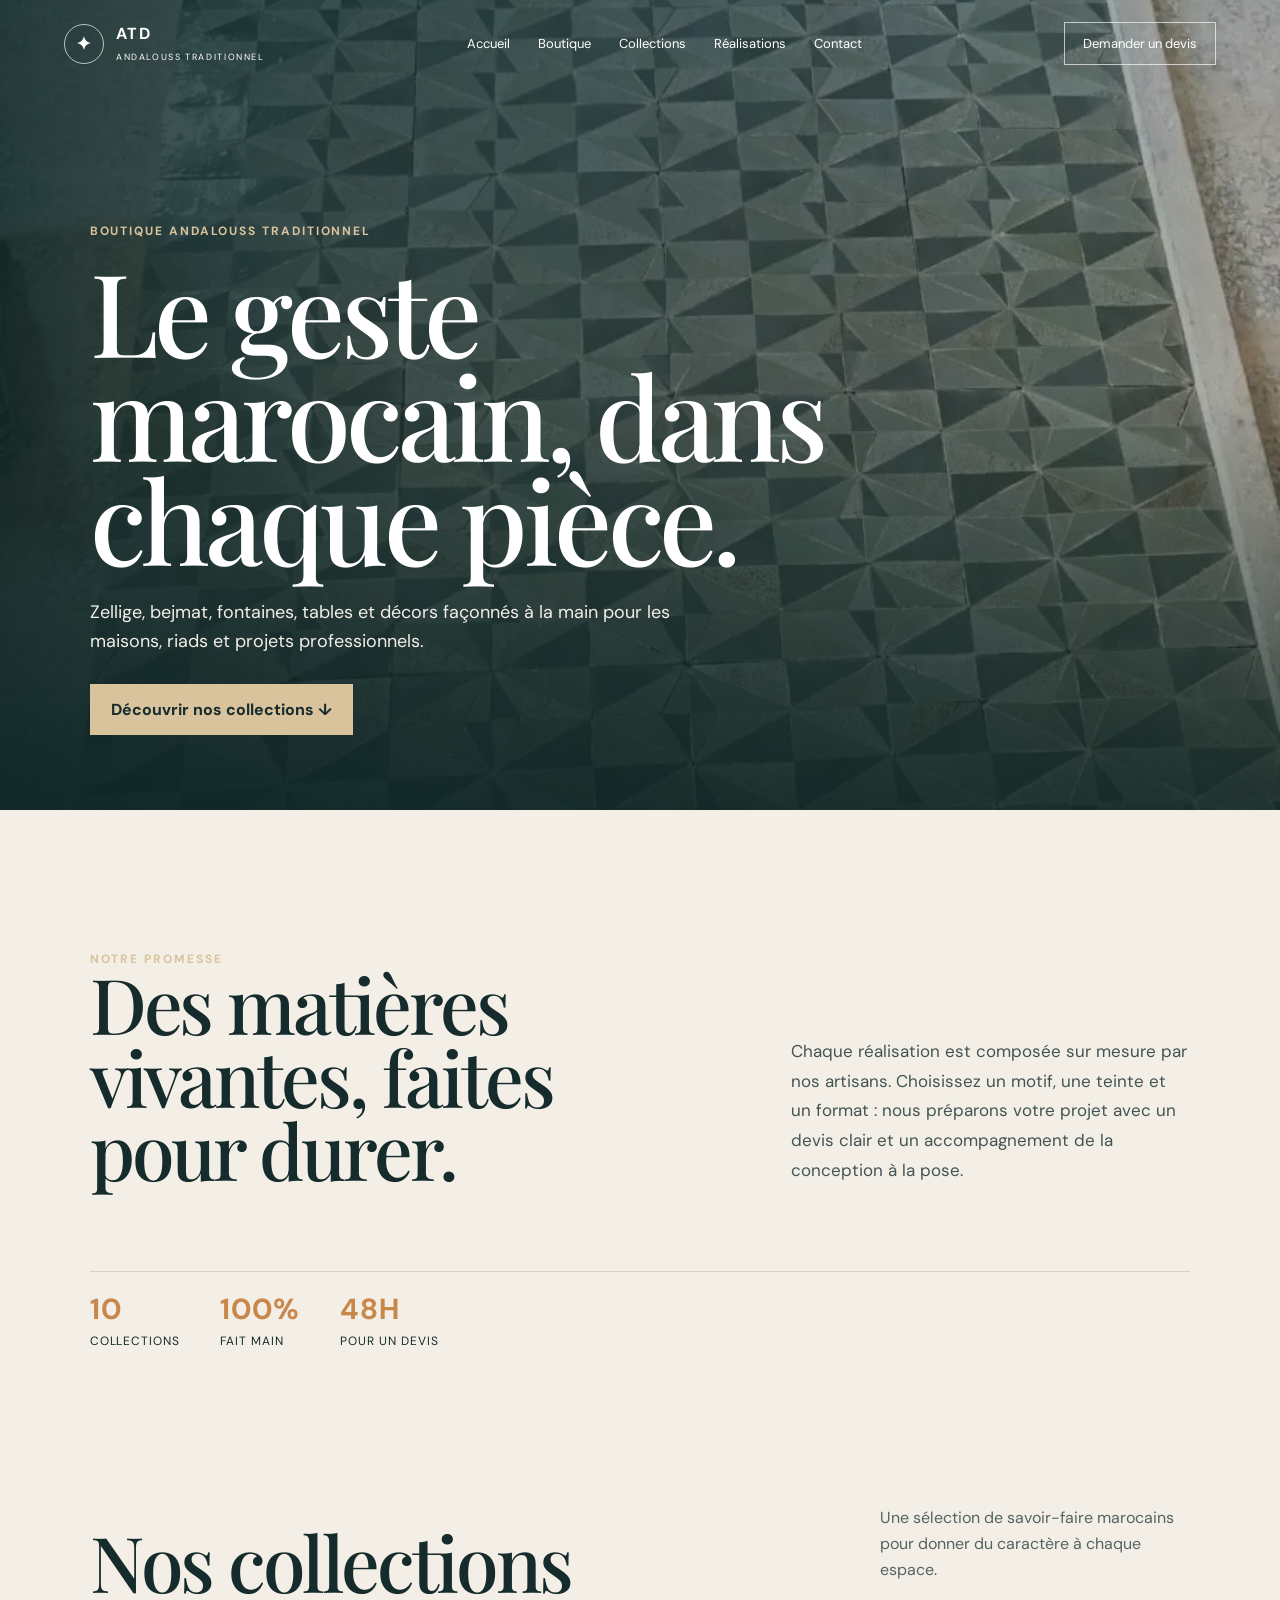
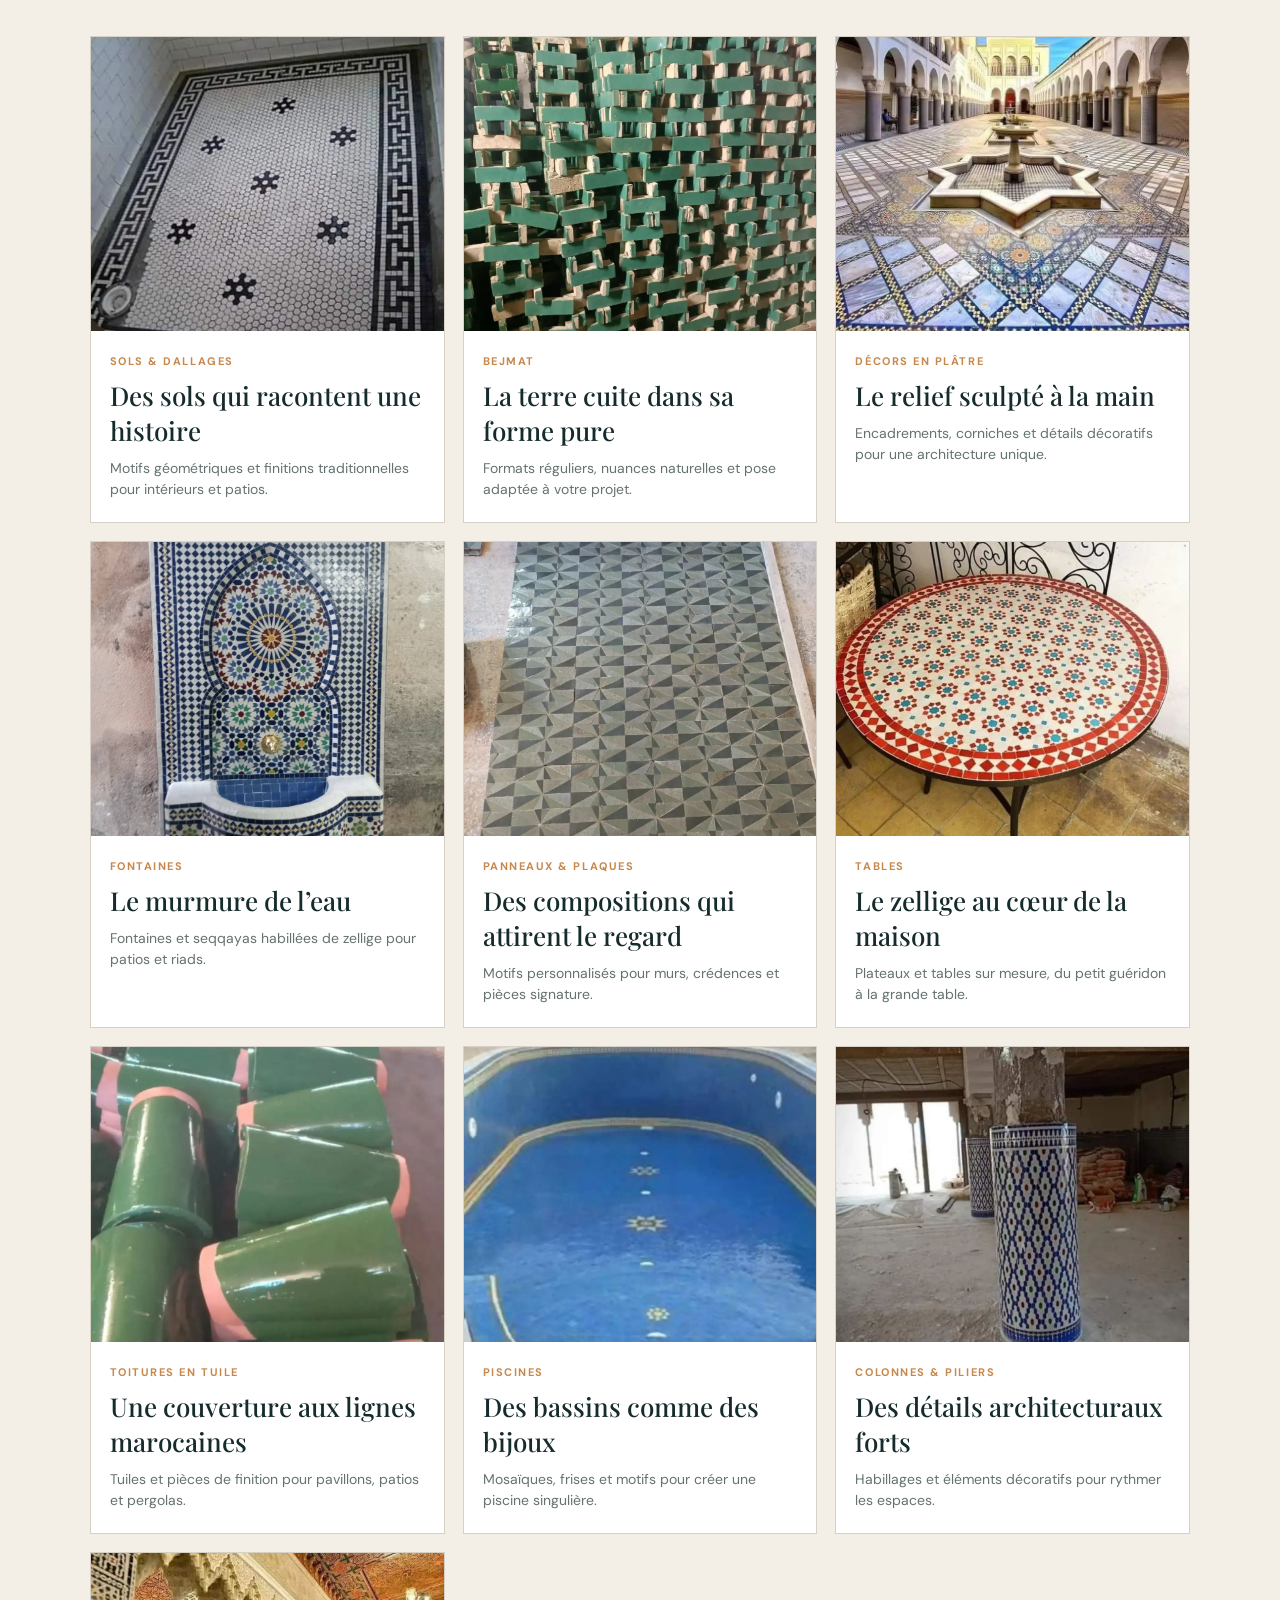
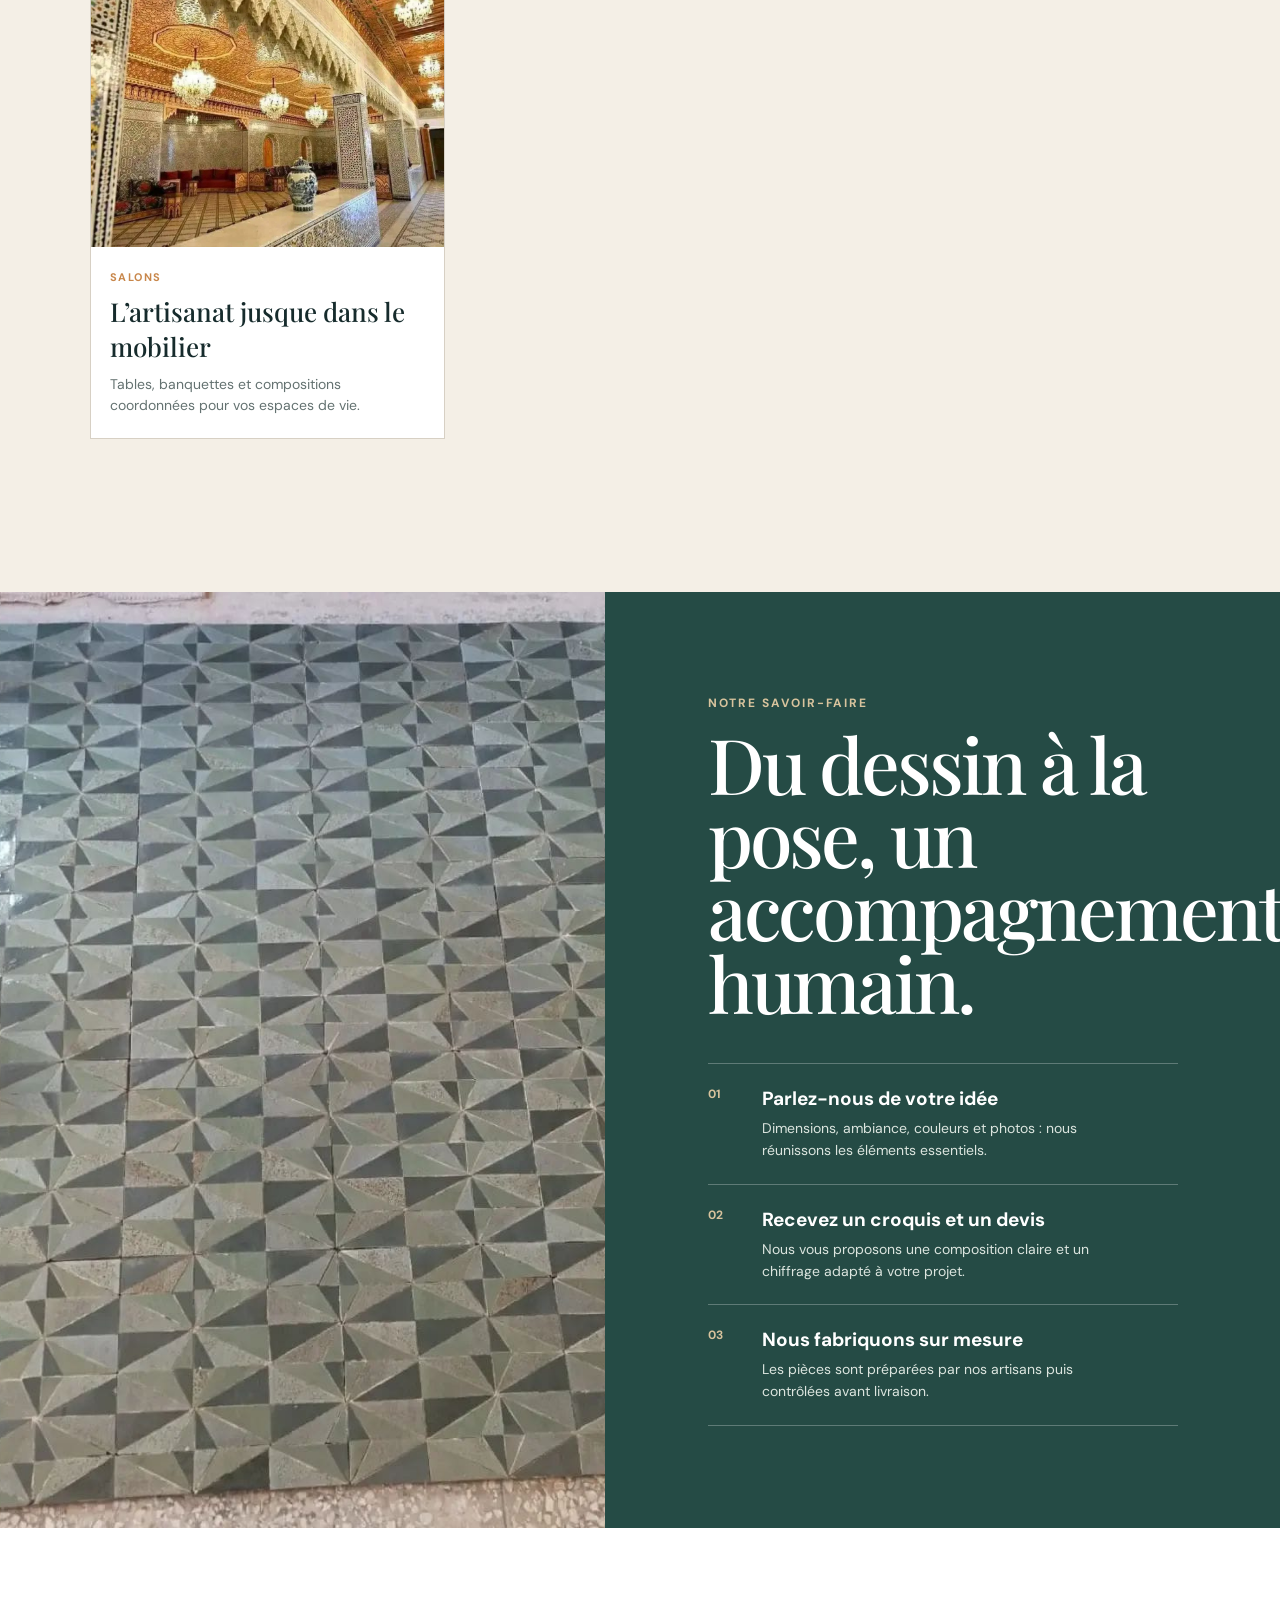
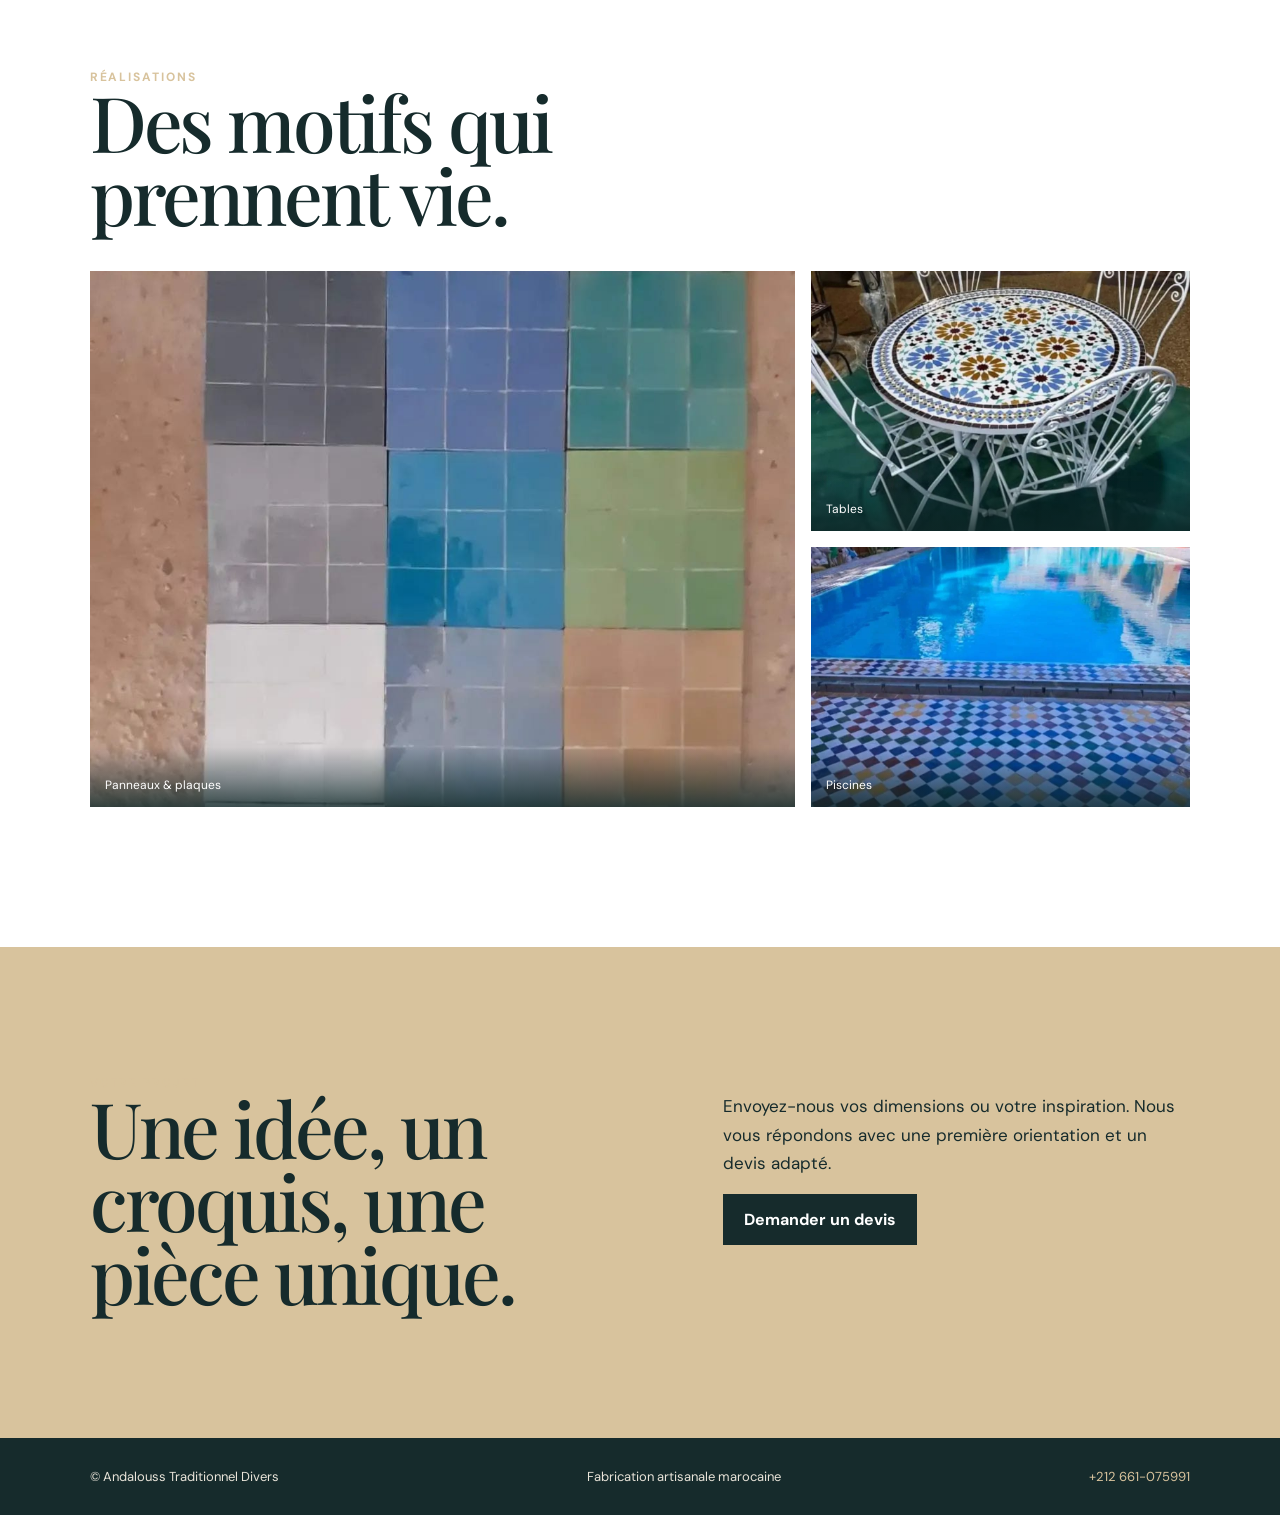
==== commit f83e59e0: "Redesign boutique page inspired by DTAT" ====
--- a/boutique.html
+++ b/boutique.html
@@ -1 +1,19 @@
-<!doctype html><html lang="fr"><head><meta charset="utf-8"><meta name="viewport" content="width=device-width,initial-scale=1"><title>Boutique | Andalouss Traditionnel</title><style>body{margin:0;background:#211d19;color:#f4eee5;font-family:Arial}.top{padding:24px 5%;border-bottom:1px solid #ffffff22}.top a{color:#edc875;text-decoration:none;margin-right:24px}.wrap{max-width:1300px;margin:auto;padding:50px 5% 80px}.kicker{color:#e9a66c;letter-spacing:.14em;font-weight:bold;font-size:12px}.hero h1{font-size:clamp(42px,6vw,78px);margin:18px 0}.hero p{color:#cfc5b8;line-height:1.6;max-width:700px}.grid{display:grid;grid-template-columns:repeat(4,1fr);gap:18px;margin-top:34px}.card{background:#2a241f;border:1px solid #4d443c;border-radius:12px;overflow:hidden;text-decoration:none;color:#f4eee5}.card img{width:100%;aspect-ratio:1;object-fit:cover;display:block}.card h2,.card p{padding:0 16px}.card h2{font-size:22px}.card p{color:#cfc5b8;margin-bottom:18px}@media(max-width:900px){.grid{grid-template-columns:repeat(2,1fr)}}@media(max-width:600px){.grid{grid-template-columns:1fr}}</style></head><body><header class="top"><a href="/">✦ ATD</a><a href="/collection.html">Collections</a><a href="/#devis">Contact</a></header><main class="wrap"><section class="hero"><div class="kicker">BOUTIQUE ATD</div><h1>Nos collections artisanales</h1><p>Choisissez une collection et découvrez toutes les photos disponibles. Chaque réalisation est fabriquée sur mesure à Fès.</p></section><section class="grid"><a class="card" href="/collection.html?g=%D8%A7%D9%84%D8%A7%D8%B1%D8%B6"><img src="/images/collections/%D8%A7%D9%84%D8%A7%D8%B1%D8%B6/img-01.jpeg" alt="Sols & dallages"><h2>Sols & dallages</h2><p>18 photos · Voir la collection</p></a><a class="card" href="/collection.html?g=%D8%A8%D8%AC%D9%85%D8%A7%D8%AA"><img src="/images/collections/%D8%A8%D8%AC%D9%85%D8%A7%D8%AA/img-01.jpeg" alt="Bejmat"><h2>Bejmat</h2><p>27 photos · Voir la collection</p></a><a class="card" href="/collection.html?g=%D8%AE%D8%B5%D8%A9"><img src="/images/collections/%D8%AE%D8%B5%D8%A9/img-01.jpeg" alt="Décors en plâtre"><h2>Décors en plâtre</h2><p>24 photos · Voir la collection</p></a><a class="card" href="/collection.html?g=%D8%B3%D8%A7%D8%B1%D9%8A%D8%A7%D8%AA"><img src="/images/collections/%D8%B3%D8%A7%D8%B1%D9%8A%D8%A7%D8%AA/img-01.jpeg" alt="Colonnes & piliers"><h2>Colonnes & piliers</h2><p>32 photos · Voir la collection</p></a><a class="card" href="/collection.html?g=%D8%B3%D9%82%D8%A7%D9%8A%D8%A7%D8%AA"><img src="/images/collections/%D8%B3%D9%82%D8%A7%D9%8A%D8%A7%D8%AA/img-01.jpeg" alt="Fontaines"><h2>Fontaines</h2><p>21 photos · Voir la collection</p></a><a class="card" href="/collection.html?g=%D8%B5%D8%A7%D9%84%D9%88%D9%86%D8%A7%D8%AA"><img src="/images/collections/%D8%B5%D8%A7%D9%84%D9%88%D9%86%D8%A7%D8%AA/img-01.jpeg" alt="Salons"><h2>Salons</h2><p>30 photos · Voir la collection</p></a><a class="card" href="/collection.html?g=%D8%B5%D9%81%D8%A7%D8%A6%D8%AD"><img src="/images/collections/%D8%B5%D9%81%D8%A7%D8%A6%D8%AD/img-01.jpeg" alt="Panneaux & plaques"><h2>Panneaux & plaques</h2><p>16 photos · Voir la collection</p></a><a class="card" href="/collection.html?g=%D8%B7%D8%A7%D9%88%D9%84%D8%A7%D8%AA"><img src="/images/collections/%D8%B7%D8%A7%D9%88%D9%84%D8%A7%D8%AA/img-01.jpeg" alt="Tables"><h2>Tables</h2><p>23 photos · Voir la collection</p></a><a class="card" href="/collection.html?g=%D9%82%D8%B1%D9%85%D9%88%D8%AF"><img src="/images/collections/%D9%82%D8%B1%D9%85%D9%88%D8%AF/img-01.jpeg" alt="Toitures en tuile"><h2>Toitures en tuile</h2><p>16 photos · Voir la collection</p></a><a class="card" href="/collection.html?g=piscine"><img src="/images/collections/piscine/img-01.jpeg" alt="Piscines"><h2>Piscines</h2><p>5 photos · Voir la collection</p></a></section></main></body></html>
+<!doctype html>
+<html lang="fr">
+<head>
+<meta charset="utf-8"><meta name="viewport" content="width=device-width,initial-scale=1">
+<title>Boutique | Andalouss Traditionnel</title>
+<link rel="preconnect" href="https://fonts.googleapis.com"><link rel="preconnect" href="https://fonts.gstatic.com" crossorigin><link href="https://fonts.googleapis.com/css2?family=DM+Sans:wght@400;500;700&family=Playfair+Display:wght@500;600&display=swap" rel="stylesheet">
+<style>
+:root{--ink:#162b2c;--green:#254b45;--cream:#f4efe6;--sand:#d8c39d;--gold:#c8874b;--line:#d7d0c4}*{box-sizing:border-box}html{scroll-behavior:smooth}body{margin:0;color:var(--ink);background:var(--cream);font-family:'DM Sans',Arial,sans-serif}a{color:inherit;text-decoration:none}.nav{position:absolute;top:0;left:0;right:0;z-index:3;display:flex;align-items:center;justify-content:space-between;padding:22px clamp(20px,5vw,72px);color:#fff}.logo{display:flex;align-items:center;gap:12px;font-weight:700;letter-spacing:.08em}.logo-mark{display:grid;place-items:center;width:40px;height:40px;border:1px solid #ffffffaa;border-radius:50%;font-size:18px}.nav-links{display:flex;gap:28px;font-size:13px}.nav-links a:hover{color:var(--sand)}.nav-cta{padding:12px 18px;border:1px solid #ffffffaa;font-size:13px}.hero{position:relative;min-height:90vh;color:#fff;display:flex;align-items:flex-end;overflow:hidden;background:#173c37}.hero-bg{position:absolute;inset:0;width:100%;height:100%;object-fit:cover;opacity:.85}.hero:after{content:"";position:absolute;inset:0;background:linear-gradient(90deg,#0c2424d9 0%,#0c242480 52%,#0c242420 100%),linear-gradient(0deg,#0c2424c4,transparent 52%)}.hero-copy{position:relative;z-index:1;max-width:1050px;padding:0 clamp(20px,7vw,104px) 75px}.eyebrow{font-size:12px;letter-spacing:.16em;text-transform:uppercase;color:var(--sand);font-weight:700}.hero h1{font:500 clamp(54px,9vw,130px)/.9 'Playfair Display',serif;max-width:780px;margin:20px 0 28px;letter-spacing:-.04em}.hero-copy p{max-width:620px;font-size:18px;line-height:1.6;margin:0 0 28px;color:#f2eee8}.btn{display:inline-flex;align-items:center;gap:10px;padding:15px 21px;background:var(--sand);color:var(--ink);font-weight:700}.intro{padding:clamp(75px,11vw,150px) clamp(20px,7vw,104px);background:var(--cream)}.intro-grid{display:grid;grid-template-columns:1.2fr .8fr;gap:clamp(36px,8vw,130px);align-items:end;max-width:1250px}.intro h2,.process h2,.gallery h2,.quote h2{font:500 clamp(42px,6vw,82px)/.95 'Playfair Display',serif;letter-spacing:-.04em;margin:0;max-width:10ch}.intro p{font-size:17px;line-height:1.75;max-width:450px;margin:0;color:#425454}.stats{display:flex;gap:40px;border-top:1px solid var(--line);margin-top:85px;padding-top:18px;font-size:12px;text-transform:uppercase;letter-spacing:.08em}.stats strong{display:block;font-size:29px;color:var(--gold);margin-bottom:5px}.collections{padding:0 clamp(20px,7vw,104px) clamp(90px,12vw,160px)}.section-head{display:flex;justify-content:space-between;align-items:end;gap:30px;margin-bottom:38px}.section-head h2{font:500 clamp(42px,6vw,78px)/.95 'Playfair Display',serif;margin:0;letter-spacing:-.04em}.section-head p{max-width:310px;line-height:1.6;color:#546363}.collection-grid{display:grid;grid-template-columns:repeat(3,1fr);gap:18px}.collection{background:#fff;border:1px solid var(--line);transition:transform .25s,box-shadow .25s}.collection:hover{transform:translateY(-5px);box-shadow:0 18px 35px #163a321b}.collection img{display:block;width:100%;aspect-ratio:1.2;object-fit:cover}.collection-copy{padding:18px 19px 22px}.collection-copy span{font-size:11px;text-transform:uppercase;letter-spacing:.14em;color:var(--gold);font-weight:700}.collection h3{font:500 26px 'Playfair Display',serif;margin:8px 0 10px}.collection p{margin:0;color:#647271;font-size:14px;line-height:1.5}.process{display:grid;grid-template-columns:1fr 1fr;background:var(--green);color:#fff}.process-photo{min-height:620px;background:url('/images/collections/%D8%B5%D9%81%D8%A7%D8%A6%D8%AD/img-01.jpeg') center/cover}.process-copy{padding:clamp(60px,8vw,120px)}.process h2{margin:16px 0 45px}.steps{margin:0;padding:0;list-style:none;border-top:1px solid #ffffff44}.steps li{display:grid;grid-template-columns:42px 1fr;gap:12px;padding:22px 0;border-bottom:1px solid #ffffff44}.steps b{color:var(--sand);font-size:12px}.steps h3{font-size:19px;margin:0 0 7px}.steps p{margin:0;max-width:380px;color:#dce5df;font-size:14px;line-height:1.55}.gallery{padding:clamp(85px,11vw,150px) clamp(20px,7vw,104px);background:#fff}.gallery h2{max-width:12ch;margin-bottom:40px}.gallery-grid{display:grid;grid-template-columns:1.3fr .7fr;grid-template-rows:260px 260px;gap:16px}.gallery figure{margin:0;overflow:hidden;position:relative;background:#eee}.gallery figure:first-child{grid-row:span 2}.gallery img{width:100%;height:100%;object-fit:cover;transition:transform .5s}.gallery figure:hover img{transform:scale(1.04)}.gallery figcaption{position:absolute;left:0;right:0;bottom:0;padding:30px 15px 14px;color:#fff;background:linear-gradient(transparent,#0c2424c9);font-size:12px}.quote{display:grid;grid-template-columns:1fr .8fr;gap:50px;padding:clamp(75px,10vw,130px) clamp(20px,7vw,104px);background:var(--sand)}.quote p{font-size:17px;line-height:1.65;max-width:460px}.quote .btn{background:var(--ink);color:#fff}.footer{padding:30px clamp(20px,7vw,104px);background:var(--ink);color:#e9e4d9;display:flex;justify-content:space-between;gap:20px;font-size:13px}.footer a{color:var(--sand)}@media(max-width:800px){.nav-links{display:none}.hero{min-height:78vh}.hero-copy{padding-bottom:48px}.intro-grid,.process,.quote{grid-template-columns:1fr}.stats{margin-top:55px}.collection-grid{grid-template-columns:1fr 1fr}.process-photo{min-height:340px}.gallery-grid{grid-template-columns:1fr;grid-template-rows:300px 220px 220px}.gallery figure:first-child{grid-row:auto}.footer{flex-direction:column}}@media(max-width:520px){.collection-grid{grid-template-columns:1fr}.hero h1{font-size:54px}.hero-copy p{font-size:16px}.section-head{display:block}.section-head p{margin-top:18px}.stats{gap:17px;justify-content:space-between}.stats strong{font-size:22px}}
+</style></head>
+<body><header class="nav"><a class="logo" href="/"><span class="logo-mark">✦</span><span>ATD<br><small style="font-size:9px;font-weight:400;letter-spacing:.18em">ANDALOUSS TRADITIONNEL</small></span></a><nav class="nav-links"><a href="/">Accueil</a><a href="/boutique.html">Boutique</a><a href="/collection.html">Collections</a><a href="/portfolio.html">Réalisations</a><a href="/#devis">Contact</a></nav><a class="nav-cta" href="/#devis">Demander un devis</a></header>
+<main><section class="hero"><img class="hero-bg" src="/images/collections/%D8%B5%D9%81%D8%A7%D8%A6%D8%AD/img-01.jpeg" alt="Panneau zellige marocain"><div class="hero-copy"><div class="eyebrow">Boutique Andalouss Traditionnel</div><h1>Le geste marocain, dans chaque pièce.</h1><p>Zellige, bejmat, fontaines, tables et décors façonnés à la main pour les maisons, riads et projets professionnels.</p><a class="btn" href="#collections">Découvrir nos collections ↓</a></div></section>
+<section class="intro"><div class="intro-grid"><div><div class="eyebrow">Notre promesse</div><h2>Des matières vivantes, faites pour durer.</h2></div><p>Chaque réalisation est composée sur mesure par nos artisans. Choisissez un motif, une teinte et un format : nous préparons votre projet avec un devis clair et un accompagnement de la conception à la pose.</p></div><div class="stats"><div><strong>10</strong>collections</div><div><strong>100%</strong>fait main</div><div><strong>48h</strong>pour un devis</div></div></section>
+<section id="collections" class="collections"><div class="section-head"><h2>Nos collections</h2><p>Une sélection de savoir-faire marocains pour donner du caractère à chaque espace.</p></div><div class="collection-grid" id="collectionGrid"></div></section>
+<section class="process"><div class="process-photo"></div><div class="process-copy"><div class="eyebrow">Notre savoir-faire</div><h2>Du dessin à la pose, un accompagnement humain.</h2><ol class="steps"><li><b>01</b><div><h3>Parlez-nous de votre idée</h3><p>Dimensions, ambiance, couleurs et photos : nous réunissons les éléments essentiels.</p></div></li><li><b>02</b><div><h3>Recevez un croquis et un devis</h3><p>Nous vous proposons une composition claire et un chiffrage adapté à votre projet.</p></div></li><li><b>03</b><div><h3>Nous fabriquons sur mesure</h3><p>Les pièces sont préparées par nos artisans puis contrôlées avant livraison.</p></div></li></ol></div></section>
+<section class="gallery"><div class="eyebrow">Réalisations</div><h2>Des motifs qui prennent vie.</h2><div class="gallery-grid"><figure><img src="/images/collections/%D8%B5%D9%81%D8%A7%D8%A6%D8%AD/img-02.jpeg" alt="Panneau zellige"><figcaption>Panneaux & plaques</figcaption></figure><figure><img src="/images/collections/%D8%B7%D8%A7%D9%88%D9%84%D8%A7%D8%AA/img-02.jpeg" alt="Table zellige"><figcaption>Tables</figcaption></figure><figure><img src="/images/collections/piscine/img-02.jpeg" alt="Piscine zellige"><figcaption>Piscines</figcaption></figure></div></section>
+<section class="quote"><div><div class="eyebrow">Votre projet</div><h2>Une idée, un croquis, une pièce unique.</h2></div><div><p>Envoyez-nous vos dimensions ou votre inspiration. Nous vous répondons avec une première orientation et un devis adapté.</p><a class="btn" href="/#devis">Demander un devis</a></div></section></main><footer class="footer"><span>© Andalouss Traditionnel Divers</span><span>Fabrication artisanale marocaine</span><a href="/#devis">+212 661-075991</a></footer>
+<script>
+const C=[['الارض','Sols & dallages','Des sols qui racontent une histoire','Motifs géométriques et finitions traditionnelles pour intérieurs et patios.'],['بجمات','Bejmat','La terre cuite dans sa forme pure','Formats réguliers, nuances naturelles et pose adaptée à votre projet.'],['خصة','Décors en plâtre','Le relief sculpté à la main','Encadrements, corniches et détails décoratifs pour une architecture unique.'],['سقايات','Fontaines','Le murmure de l’eau','Fontaines et seqqayas habillées de zellige pour patios et riads.'],['صفائح','Panneaux & plaques','Des compositions qui attirent le regard','Motifs personnalisés pour murs, crédences et pièces signature.'],['طاولات','Tables','Le zellige au cœur de la maison','Plateaux et tables sur mesure, du petit guéridon à la grande table.'],['قرمود','Toitures en tuile','Une couverture aux lignes marocaines','Tuiles et pièces de finition pour pavillons, patios et pergolas.'],['piscine','Piscines','Des bassins comme des bijoux','Mosaïques, frises et motifs pour créer une piscine singulière.'],['ساريات','Colonnes & piliers','Des détails architecturaux forts','Habillages et éléments décoratifs pour rythmer les espaces.'],['صالونات','Salons','L’artisanat jusque dans le mobilier','Tables, banquettes et compositions coordonnées pour vos espaces de vie.']];const q=s=>encodeURIComponent(s);document.querySelector('#collectionGrid').innerHTML=C.map(([g,t,h,p])=>`<a class="collection" href="/collection.html?g=${q(g)}"><img src="/images/collections/${q(g)}/img-01.jpeg" alt="${t}"><div class="collection-copy"><span>${t}</span><h3>${h}</h3><p>${p}</p></div></a>`).join('');
+</script></body></html>
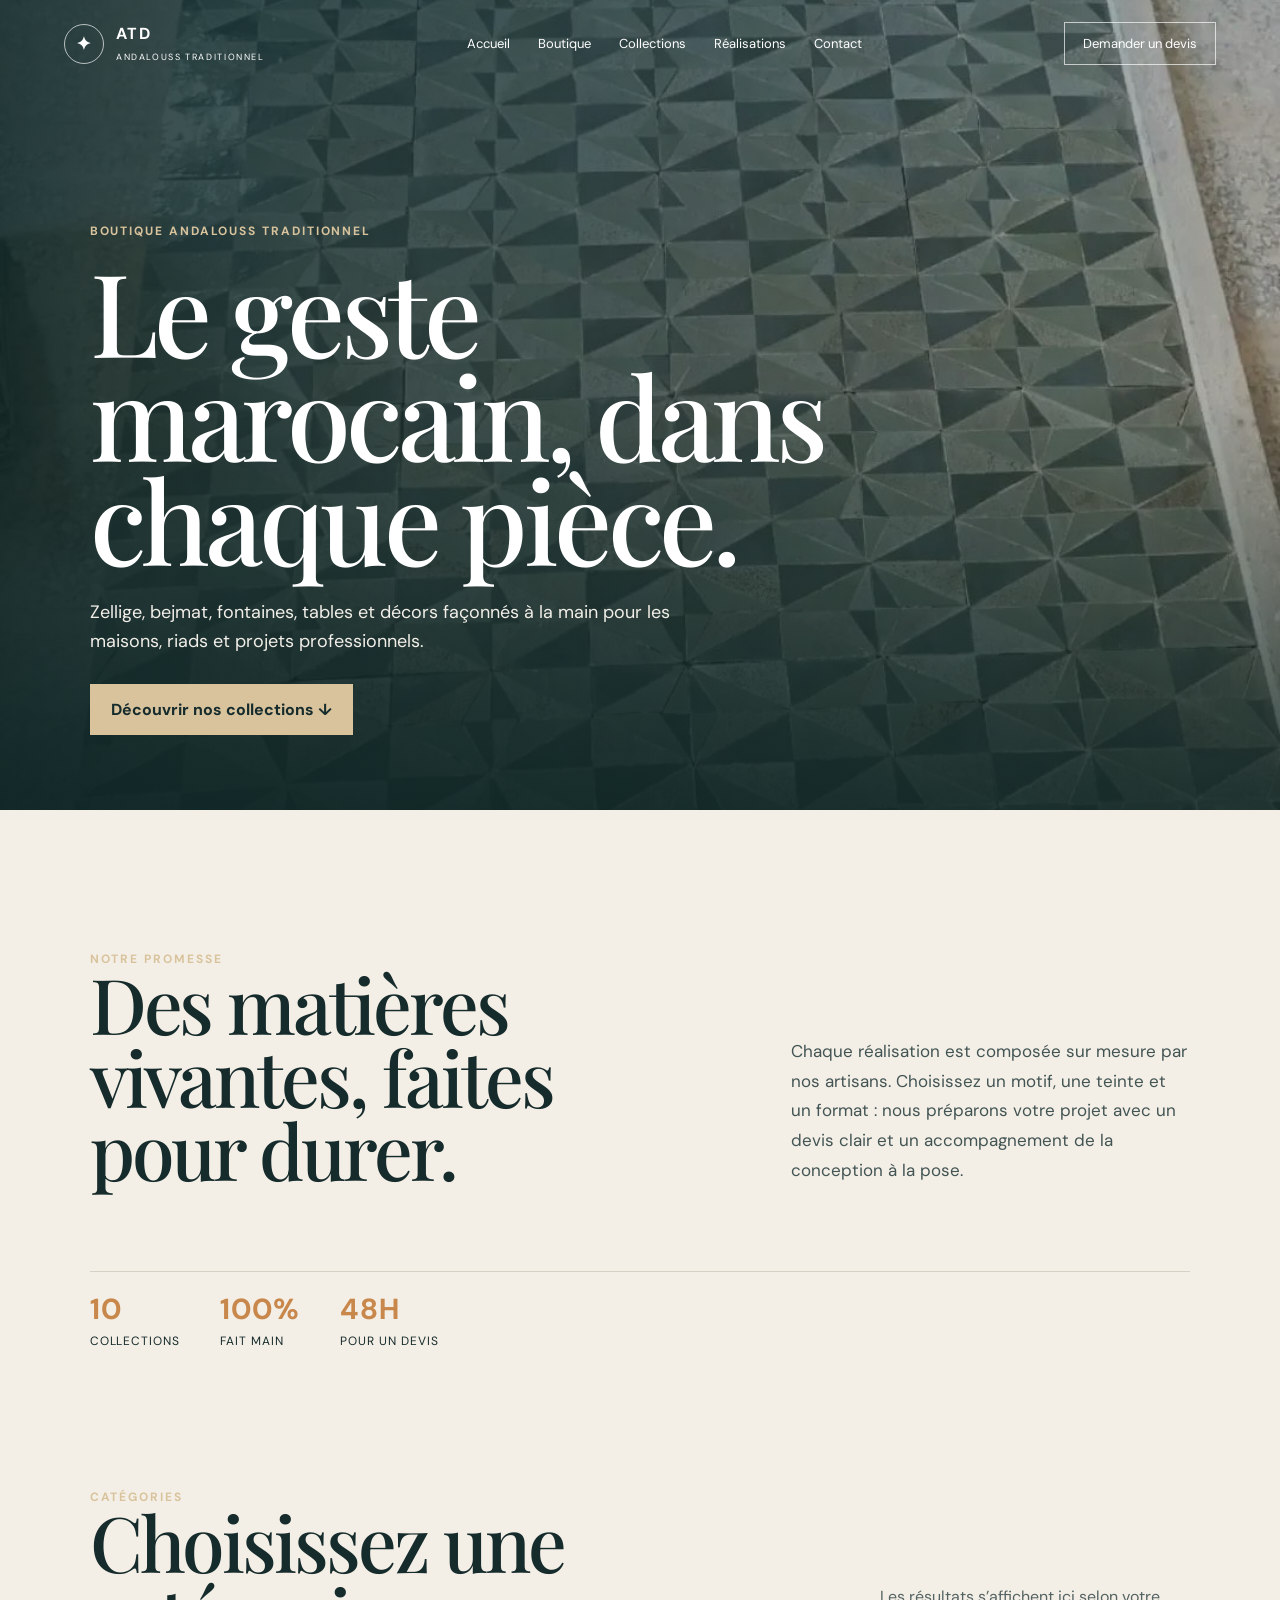
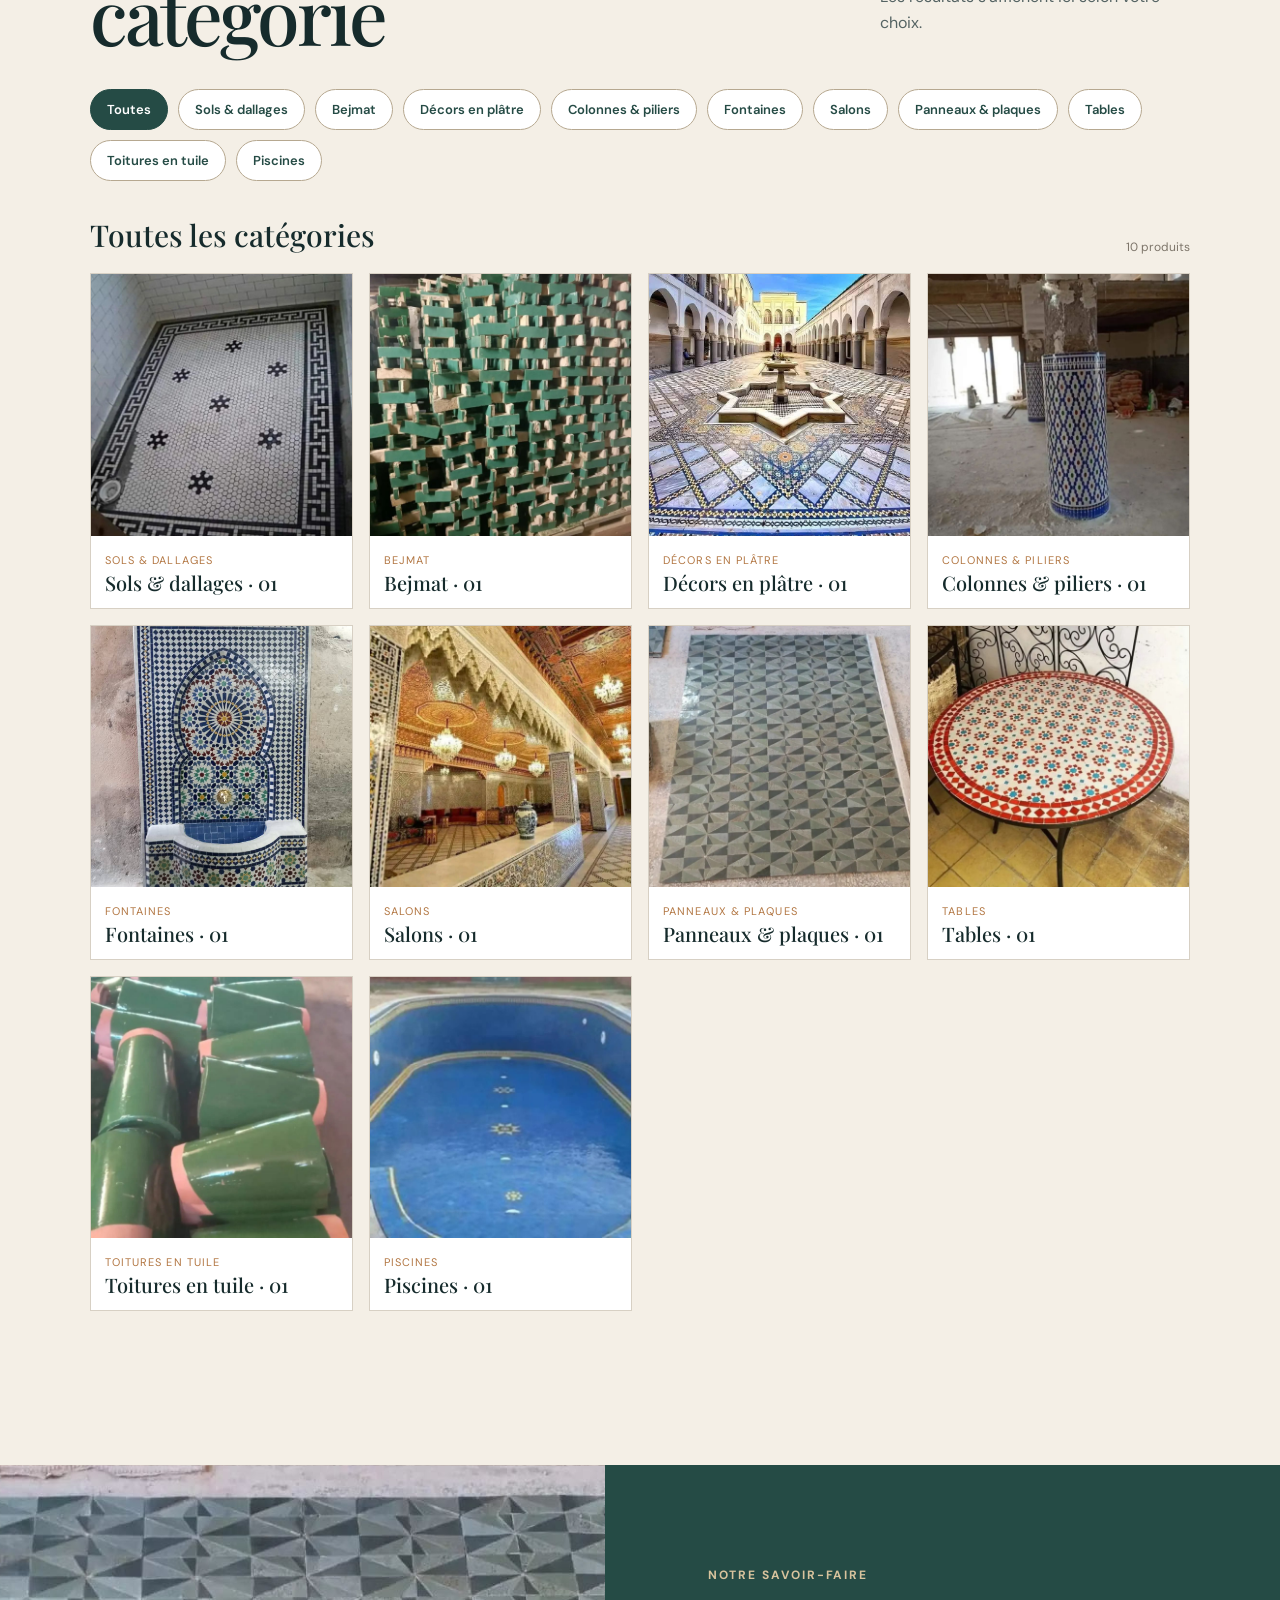
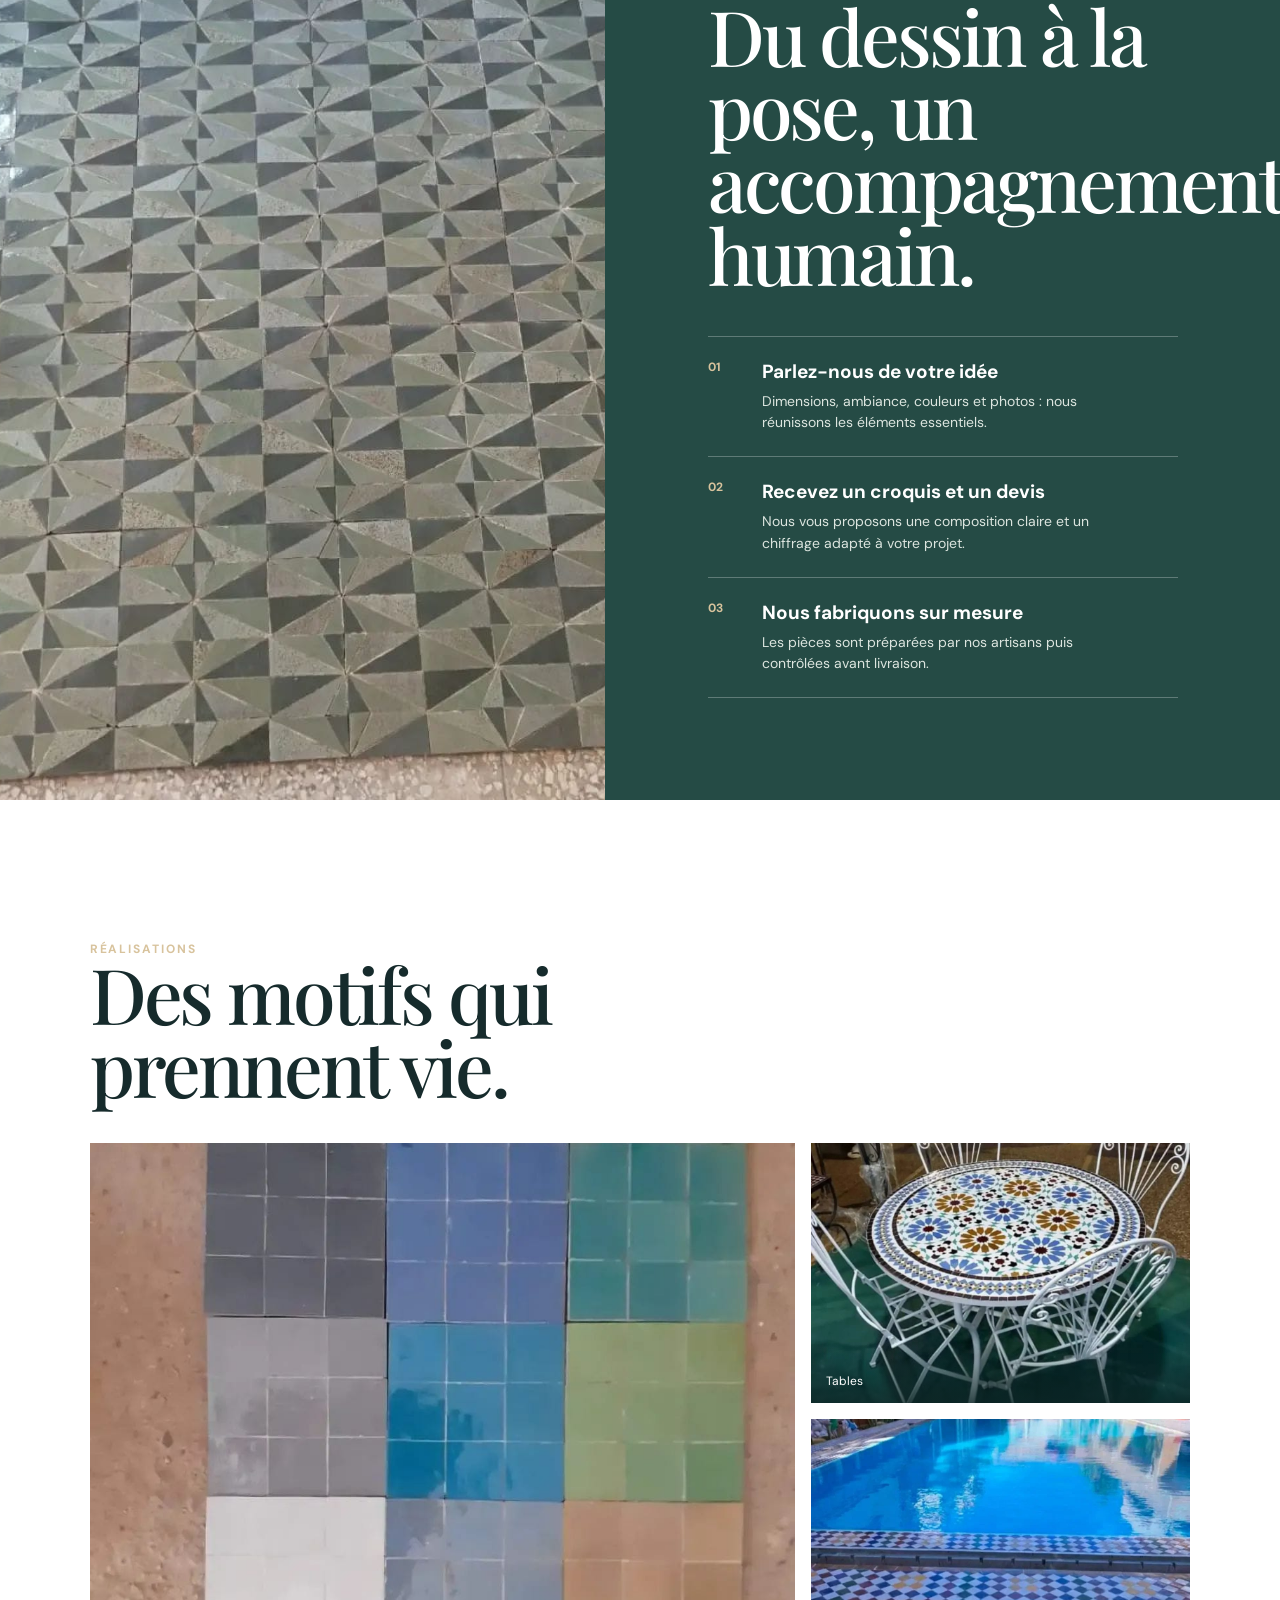
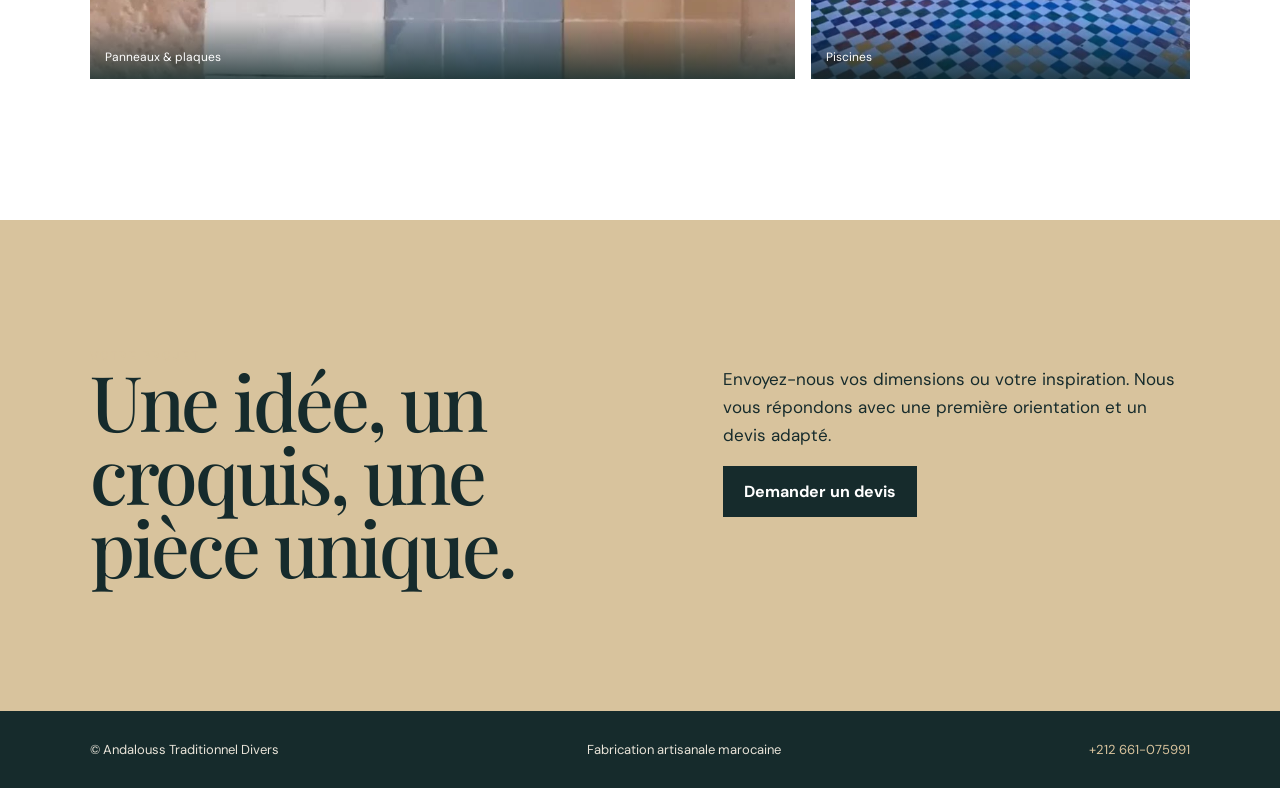
==== commit 7256796a: "Move category results into boutique" ====
--- a/boutique.html
+++ b/boutique.html
@@ -17,3 +17,4 @@
 <script>
 const C=[['الارض','Sols & dallages','Des sols qui racontent une histoire','Motifs géométriques et finitions traditionnelles pour intérieurs et patios.'],['بجمات','Bejmat','La terre cuite dans sa forme pure','Formats réguliers, nuances naturelles et pose adaptée à votre projet.'],['خصة','Décors en plâtre','Le relief sculpté à la main','Encadrements, corniches et détails décoratifs pour une architecture unique.'],['سقايات','Fontaines','Le murmure de l’eau','Fontaines et seqqayas habillées de zellige pour patios et riads.'],['صفائح','Panneaux & plaques','Des compositions qui attirent le regard','Motifs personnalisés pour murs, crédences et pièces signature.'],['طاولات','Tables','Le zellige au cœur de la maison','Plateaux et tables sur mesure, du petit guéridon à la grande table.'],['قرمود','Toitures en tuile','Une couverture aux lignes marocaines','Tuiles et pièces de finition pour pavillons, patios et pergolas.'],['piscine','Piscines','Des bassins comme des bijoux','Mosaïques, frises et motifs pour créer une piscine singulière.'],['ساريات','Colonnes & piliers','Des détails architecturaux forts','Habillages et éléments décoratifs pour rythmer les espaces.'],['صالونات','Salons','L’artisanat jusque dans le mobilier','Tables, banquettes et compositions coordonnées pour vos espaces de vie.']];const q=s=>encodeURIComponent(s);document.querySelector('#collectionGrid').innerHTML=C.map(([g,t,h,p])=>`<a class="collection" href="/collection.html?g=${q(g)}"><img src="/images/collections/${q(g)}/img-01.jpeg" alt="${t}"><div class="collection-copy"><span>${t}</span><h3>${h}</h3><p>${p}</p></div></a>`).join('');
 </script></body></html>
+<script>(function(){var groups=[['الارض','Sols & dallages',18],['بجمات','Bejmat',27],['خصة','Décors en plâtre',24],['ساريات','Colonnes & piliers',32],['سقايات','Fontaines',21],['صالونات','Salons',30],['صفائح','Panneaux & plaques',16],['طاولات','Tables',23],['قرمود','Toitures en tuile',16],['piscine','Piscines',5]],q=encodeURIComponent,sec=document.querySelector('#collections');if(!sec)return;sec.innerHTML='<div class="section-head"><div><div class="eyebrow">CATÉGORIES</div><h2>Choisissez une catégorie</h2></div><p>Les résultats s’affichent ici selon votre choix.</p></div><div class="shop-filters" id="shopFilters"></div><div class="shop-results-head"><h3 id="shopResultsTitle">Toutes les catégories</h3><span id="shopResultsCount"></span></div><div class="shop-results" id="shopResults"></div>';var filters=document.querySelector('#shopFilters'),results=document.querySelector('#shopResults'),title=document.querySelector('#shopResultsTitle'),count=document.querySelector('#shopResultsCount');document.head.insertAdjacentHTML('beforeend','<style>.shop-filters{display:flex;flex-wrap:wrap;gap:10px;margin:0 0 34px}.shop-filter{border:1px solid #b6a890;background:#fff;color:#254b45;border-radius:999px;padding:11px 16px;font:600 13px DM Sans;cursor:pointer;transition:.2s}.shop-filter:hover,.shop-filter.active{background:#254b45;color:#fff;border-color:#254b45}.shop-results-head{display:flex;justify-content:space-between;align-items:end;margin:0 0 18px}.shop-results-head h3{font:500 30px Playfair Display;margin:0;color:#162b2c}.shop-results-head span{font-size:12px;color:#7d756a}.shop-results{display:grid;grid-template-columns:repeat(4,1fr);gap:16px}.shop-product{background:#fff;border:1px solid #d7d0c4;overflow:hidden;transition:.25s}.shop-product:hover{transform:translateY(-4px);box-shadow:0 16px 30px #163a3220}.shop-product img{display:block;width:100%;aspect-ratio:1;object-fit:cover}.shop-product div{padding:12px 14px}.shop-product b{display:block;font:500 20px Playfair Display;color:#162b2c}.shop-product small{color:#b27642;font-size:11px;text-transform:uppercase;letter-spacing:.1em}@media(max-width:900px){.shop-results{grid-template-columns:repeat(3,1fr)}}@media(max-width:600px){.shop-results{grid-template-columns:repeat(2,1fr)}.shop-results-head h3{font-size:24px}}</style>');function render(key){var list=key==='all'?groups:groups.filter(function(g){return g[0]===key}),all=key==='all';title.textContent=all?'Toutes les catégories':list[0][1];var cards=[];list.forEach(function(g){var max=all?1:g[2];for(var i=1;i<=max;i++){var n=String(i).padStart(2,'0');cards.push('<article class="shop-product"><img loading="lazy" src="/images/collections/'+q(g[0])+'/img-'+n+'.jpeg" alt="'+g[1]+'"><div><small>'+g[1]+'</small><b>'+g[1]+' · '+n+'</b></div></article>')}});results.innerHTML=cards.join('');count.textContent=cards.length+' produits';filters.querySelectorAll('.shop-filter').forEach(function(b){b.classList.toggle('active',b.dataset.group===key)});history.replaceState({},'',key==='all'?'/boutique.html':'/boutique.html?g='+q(key))}filters.innerHTML='<button class="shop-filter active" data-group="all">Toutes</button>'+groups.map(function(g){return '<button class="shop-filter" data-group="'+g[0]+'">'+g[1]+'</button>'}).join('');filters.querySelectorAll('.shop-filter').forEach(function(b){b.onclick=function(){render(b.dataset.group)}});var initial=new URLSearchParams(location.search).get('g');render(groups.some(function(g){return g[0]===initial})?initial:'all')})();</script>
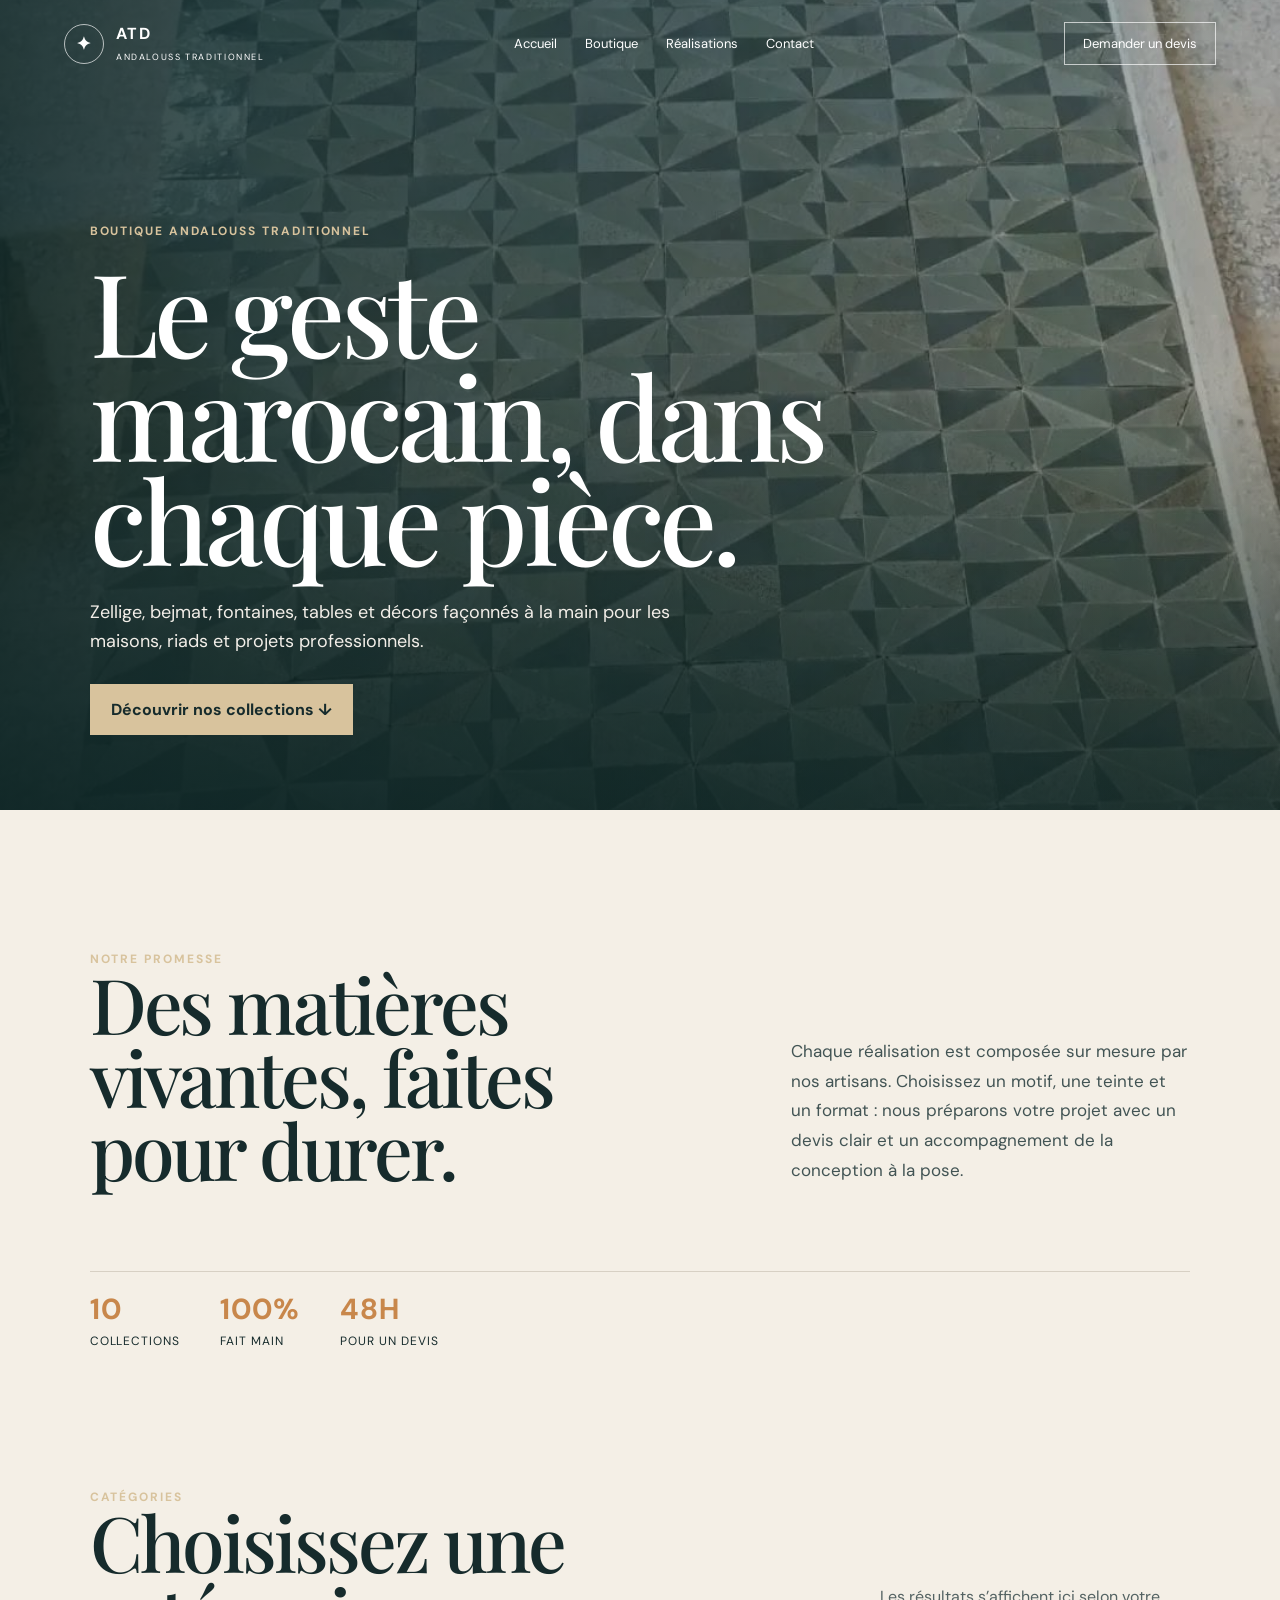
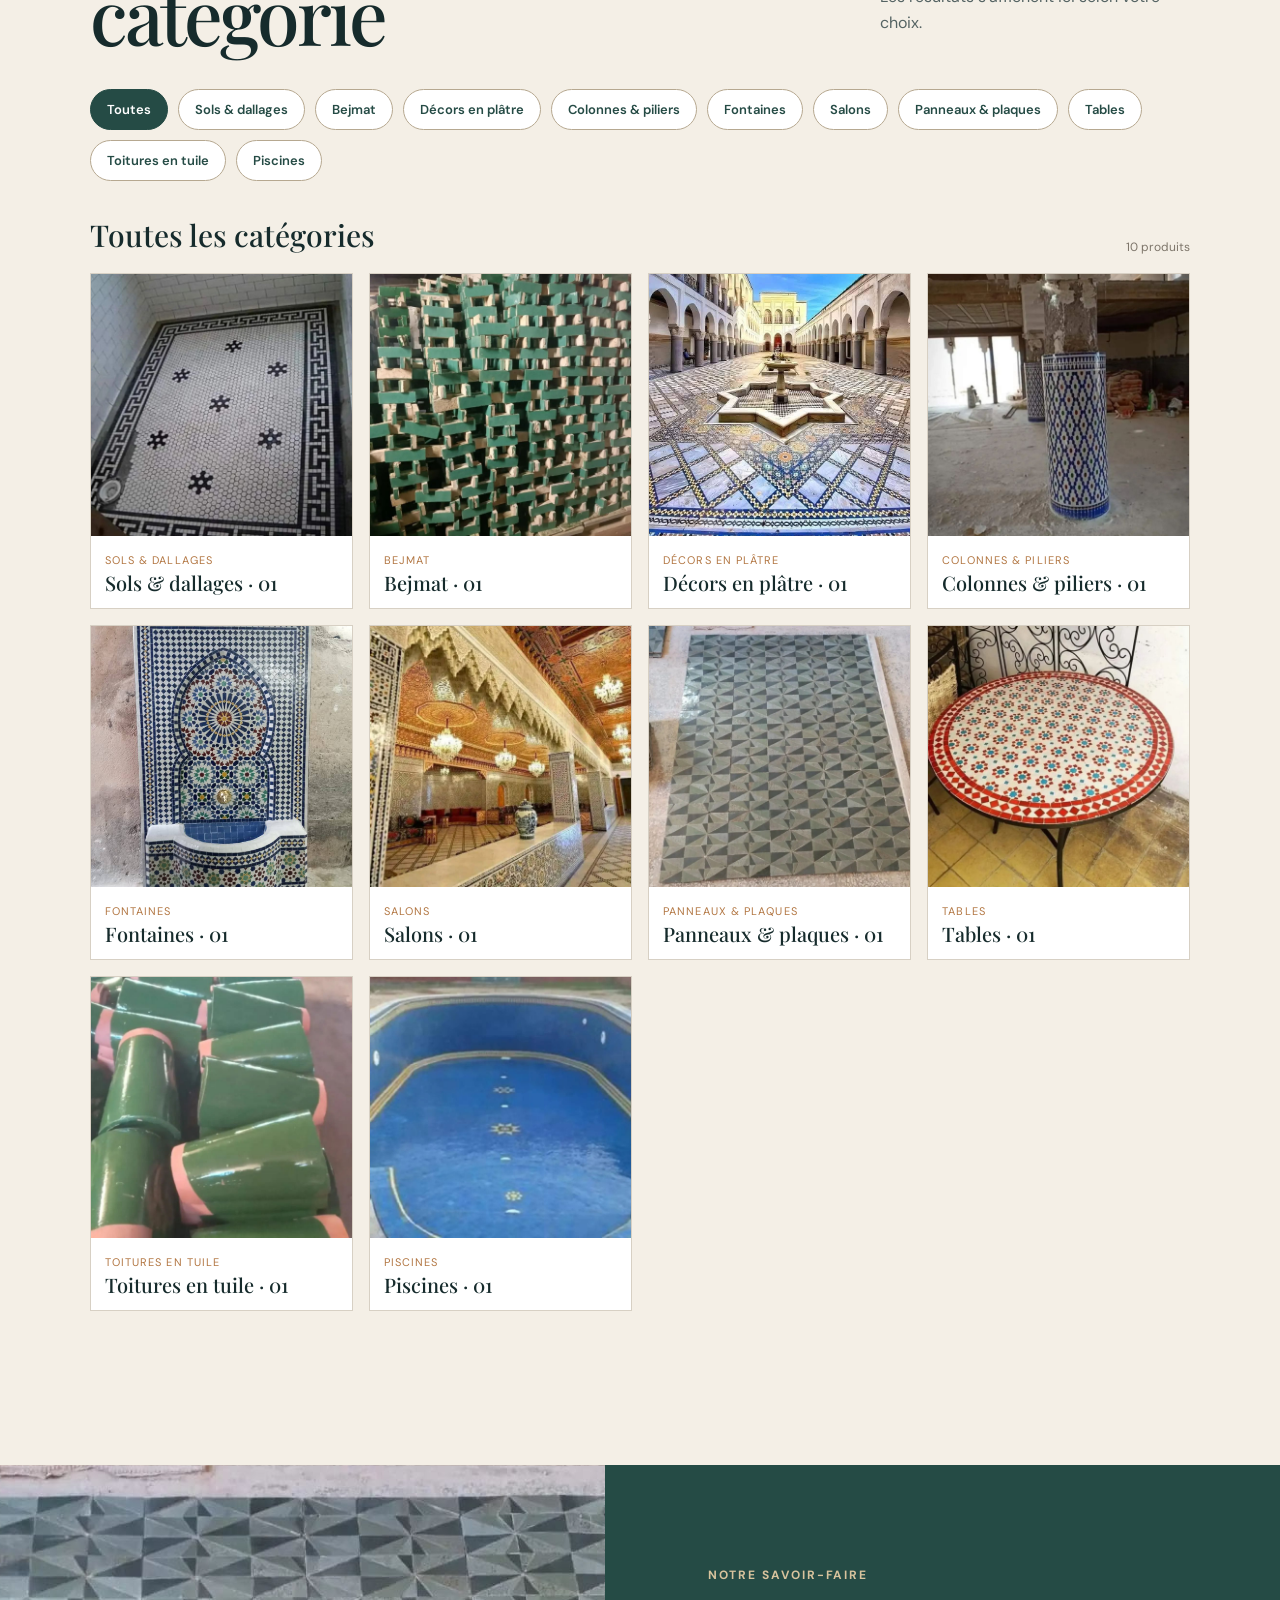
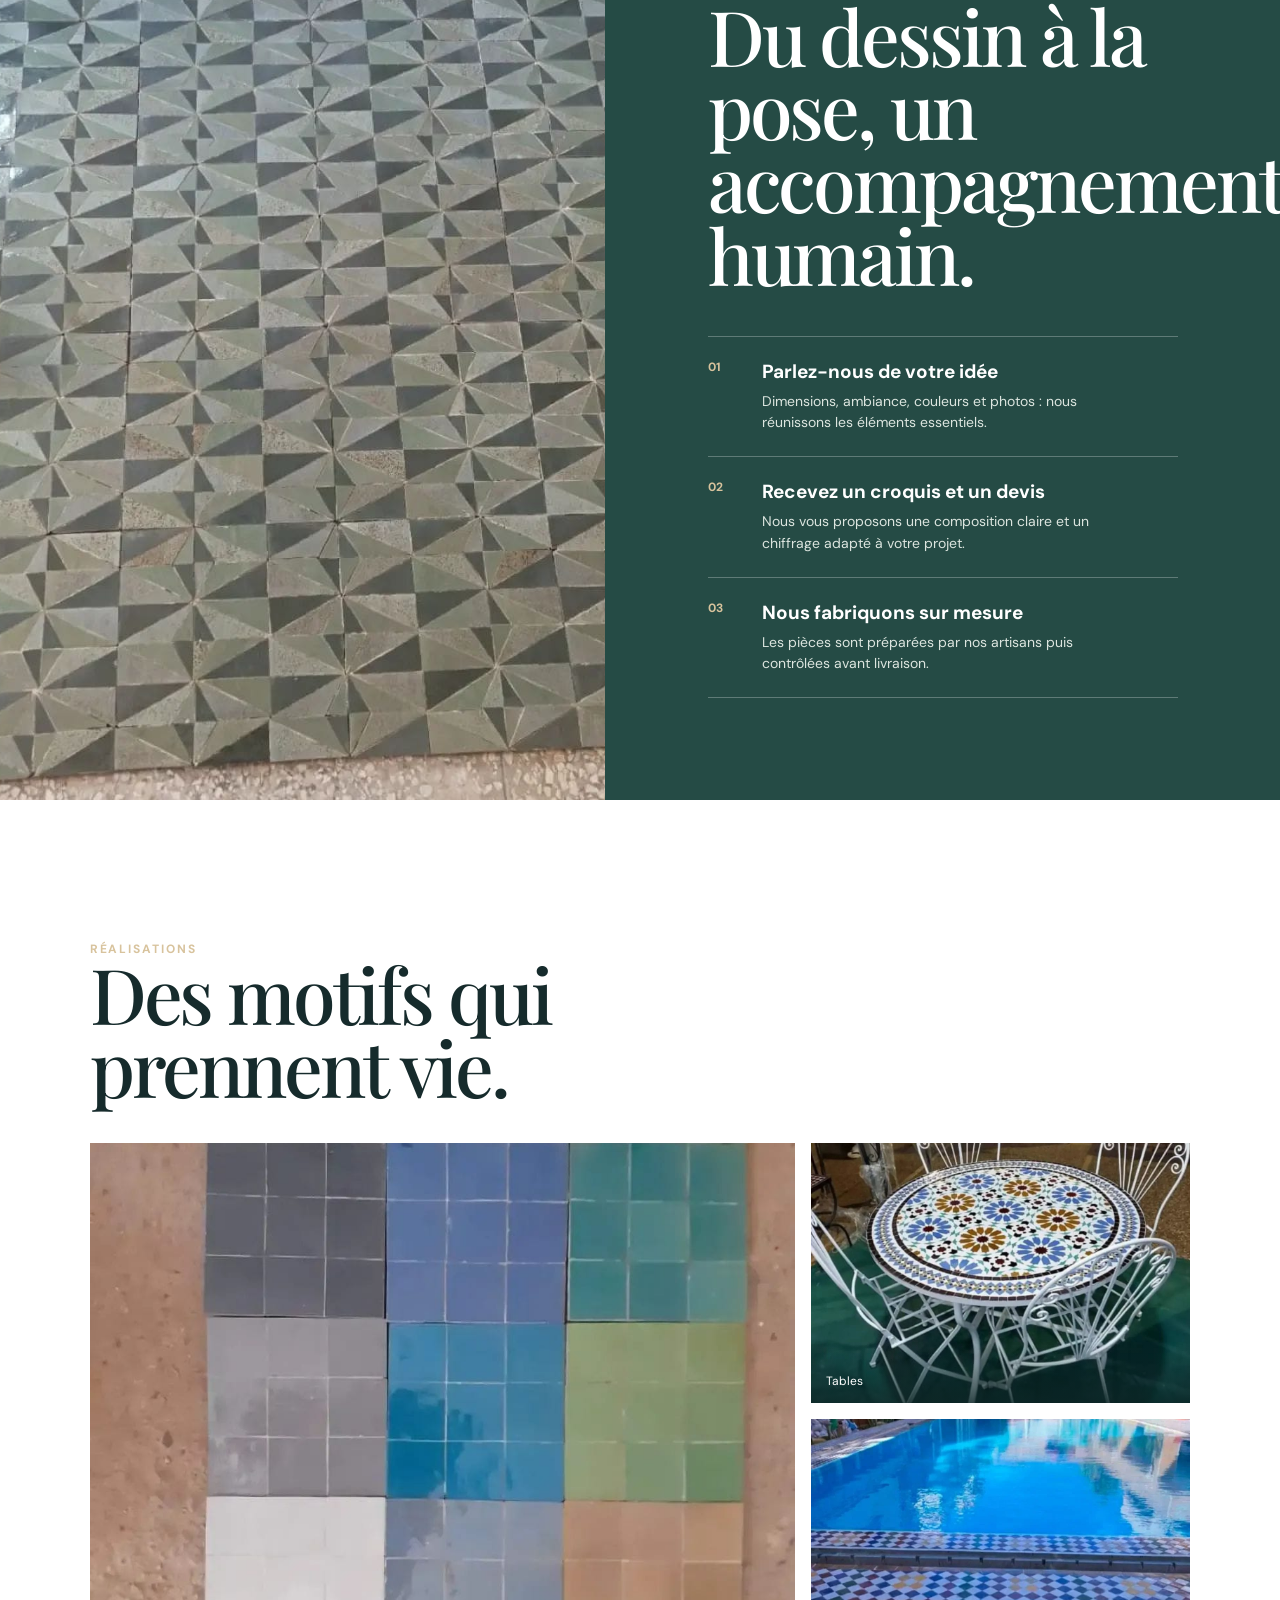
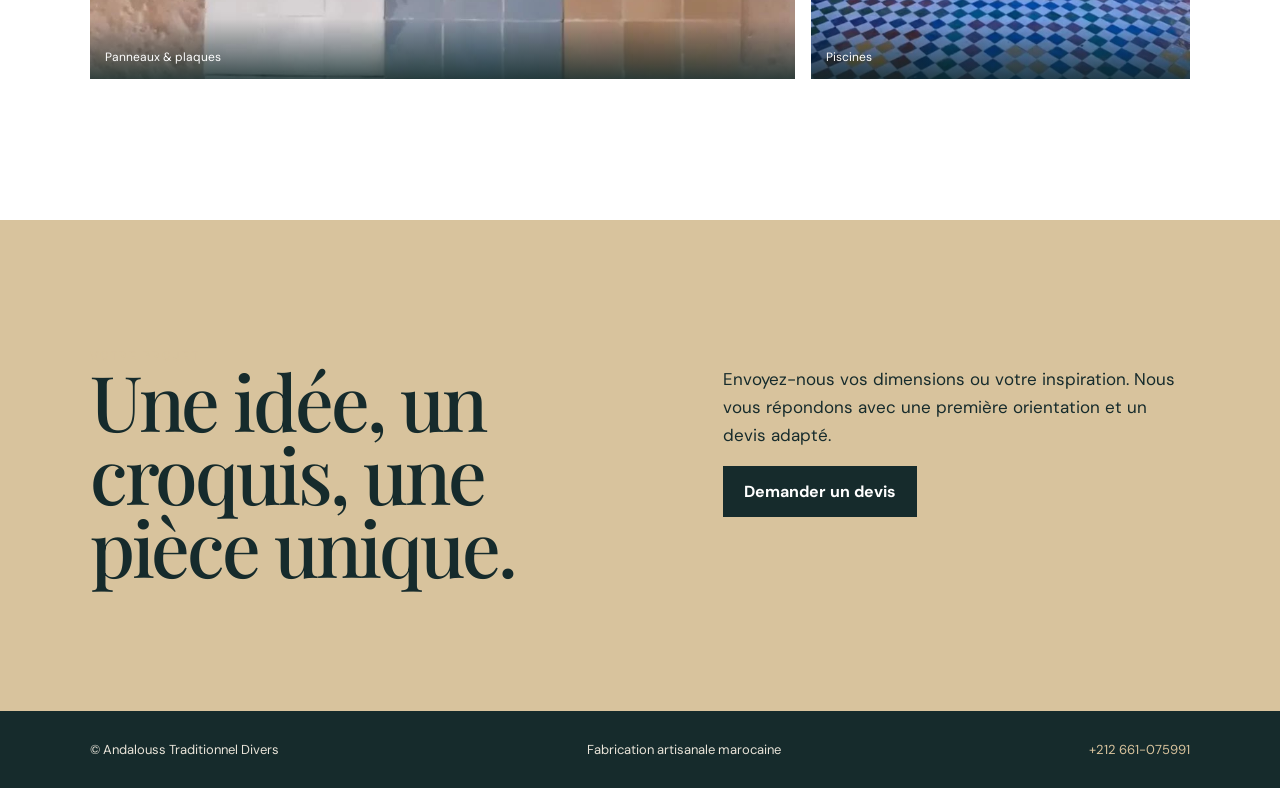
==== commit 1b7484d3: "Remove Collections from boutique header" ====
--- a/boutique.html
+++ b/boutique.html
@@ -18,3 +18,4 @@
 const C=[['الارض','Sols & dallages','Des sols qui racontent une histoire','Motifs géométriques et finitions traditionnelles pour intérieurs et patios.'],['بجمات','Bejmat','La terre cuite dans sa forme pure','Formats réguliers, nuances naturelles et pose adaptée à votre projet.'],['خصة','Décors en plâtre','Le relief sculpté à la main','Encadrements, corniches et détails décoratifs pour une architecture unique.'],['سقايات','Fontaines','Le murmure de l’eau','Fontaines et seqqayas habillées de zellige pour patios et riads.'],['صفائح','Panneaux & plaques','Des compositions qui attirent le regard','Motifs personnalisés pour murs, crédences et pièces signature.'],['طاولات','Tables','Le zellige au cœur de la maison','Plateaux et tables sur mesure, du petit guéridon à la grande table.'],['قرمود','Toitures en tuile','Une couverture aux lignes marocaines','Tuiles et pièces de finition pour pavillons, patios et pergolas.'],['piscine','Piscines','Des bassins comme des bijoux','Mosaïques, frises et motifs pour créer une piscine singulière.'],['ساريات','Colonnes & piliers','Des détails architecturaux forts','Habillages et éléments décoratifs pour rythmer les espaces.'],['صالونات','Salons','L’artisanat jusque dans le mobilier','Tables, banquettes et compositions coordonnées pour vos espaces de vie.']];const q=s=>encodeURIComponent(s);document.querySelector('#collectionGrid').innerHTML=C.map(([g,t,h,p])=>`<a class="collection" href="/collection.html?g=${q(g)}"><img src="/images/collections/${q(g)}/img-01.jpeg" alt="${t}"><div class="collection-copy"><span>${t}</span><h3>${h}</h3><p>${p}</p></div></a>`).join('');
 </script></body></html>
 <script>(function(){var groups=[['الارض','Sols & dallages',18],['بجمات','Bejmat',27],['خصة','Décors en plâtre',24],['ساريات','Colonnes & piliers',32],['سقايات','Fontaines',21],['صالونات','Salons',30],['صفائح','Panneaux & plaques',16],['طاولات','Tables',23],['قرمود','Toitures en tuile',16],['piscine','Piscines',5]],q=encodeURIComponent,sec=document.querySelector('#collections');if(!sec)return;sec.innerHTML='<div class="section-head"><div><div class="eyebrow">CATÉGORIES</div><h2>Choisissez une catégorie</h2></div><p>Les résultats s’affichent ici selon votre choix.</p></div><div class="shop-filters" id="shopFilters"></div><div class="shop-results-head"><h3 id="shopResultsTitle">Toutes les catégories</h3><span id="shopResultsCount"></span></div><div class="shop-results" id="shopResults"></div>';var filters=document.querySelector('#shopFilters'),results=document.querySelector('#shopResults'),title=document.querySelector('#shopResultsTitle'),count=document.querySelector('#shopResultsCount');document.head.insertAdjacentHTML('beforeend','<style>.shop-filters{display:flex;flex-wrap:wrap;gap:10px;margin:0 0 34px}.shop-filter{border:1px solid #b6a890;background:#fff;color:#254b45;border-radius:999px;padding:11px 16px;font:600 13px DM Sans;cursor:pointer;transition:.2s}.shop-filter:hover,.shop-filter.active{background:#254b45;color:#fff;border-color:#254b45}.shop-results-head{display:flex;justify-content:space-between;align-items:end;margin:0 0 18px}.shop-results-head h3{font:500 30px Playfair Display;margin:0;color:#162b2c}.shop-results-head span{font-size:12px;color:#7d756a}.shop-results{display:grid;grid-template-columns:repeat(4,1fr);gap:16px}.shop-product{background:#fff;border:1px solid #d7d0c4;overflow:hidden;transition:.25s}.shop-product:hover{transform:translateY(-4px);box-shadow:0 16px 30px #163a3220}.shop-product img{display:block;width:100%;aspect-ratio:1;object-fit:cover}.shop-product div{padding:12px 14px}.shop-product b{display:block;font:500 20px Playfair Display;color:#162b2c}.shop-product small{color:#b27642;font-size:11px;text-transform:uppercase;letter-spacing:.1em}@media(max-width:900px){.shop-results{grid-template-columns:repeat(3,1fr)}}@media(max-width:600px){.shop-results{grid-template-columns:repeat(2,1fr)}.shop-results-head h3{font-size:24px}}</style>');function render(key){var list=key==='all'?groups:groups.filter(function(g){return g[0]===key}),all=key==='all';title.textContent=all?'Toutes les catégories':list[0][1];var cards=[];list.forEach(function(g){var max=all?1:g[2];for(var i=1;i<=max;i++){var n=String(i).padStart(2,'0');cards.push('<article class="shop-product"><img loading="lazy" src="/images/collections/'+q(g[0])+'/img-'+n+'.jpeg" alt="'+g[1]+'"><div><small>'+g[1]+'</small><b>'+g[1]+' · '+n+'</b></div></article>')}});results.innerHTML=cards.join('');count.textContent=cards.length+' produits';filters.querySelectorAll('.shop-filter').forEach(function(b){b.classList.toggle('active',b.dataset.group===key)});history.replaceState({},'',key==='all'?'/boutique.html':'/boutique.html?g='+q(key))}filters.innerHTML='<button class="shop-filter active" data-group="all">Toutes</button>'+groups.map(function(g){return '<button class="shop-filter" data-group="'+g[0]+'">'+g[1]+'</button>'}).join('');filters.querySelectorAll('.shop-filter').forEach(function(b){b.onclick=function(){render(b.dataset.group)}});var initial=new URLSearchParams(location.search).get('g');render(groups.some(function(g){return g[0]===initial})?initial:'all')})();</script>
+<script>(function(){document.querySelectorAll('header a,header button').forEach(function(x){if(/^Collections/i.test((x.textContent||'').trim()))x.remove()})})();</script>
